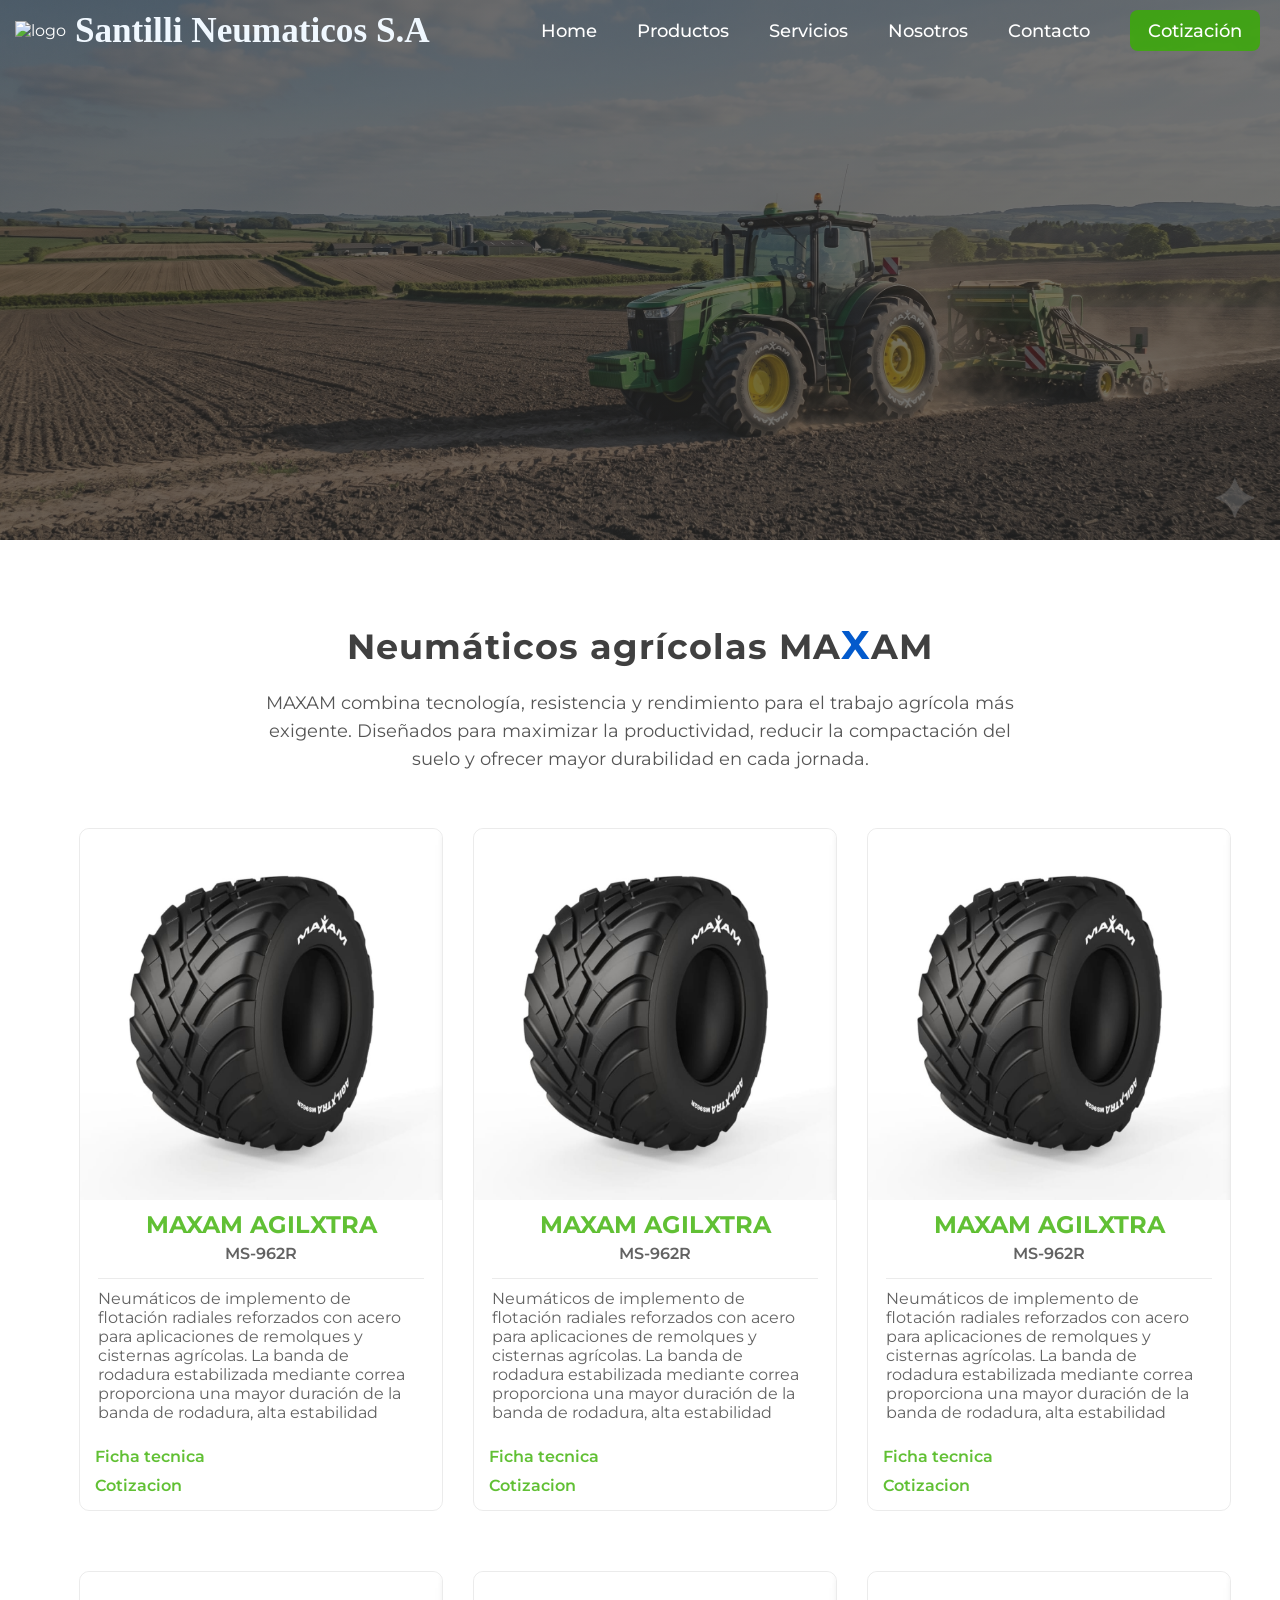
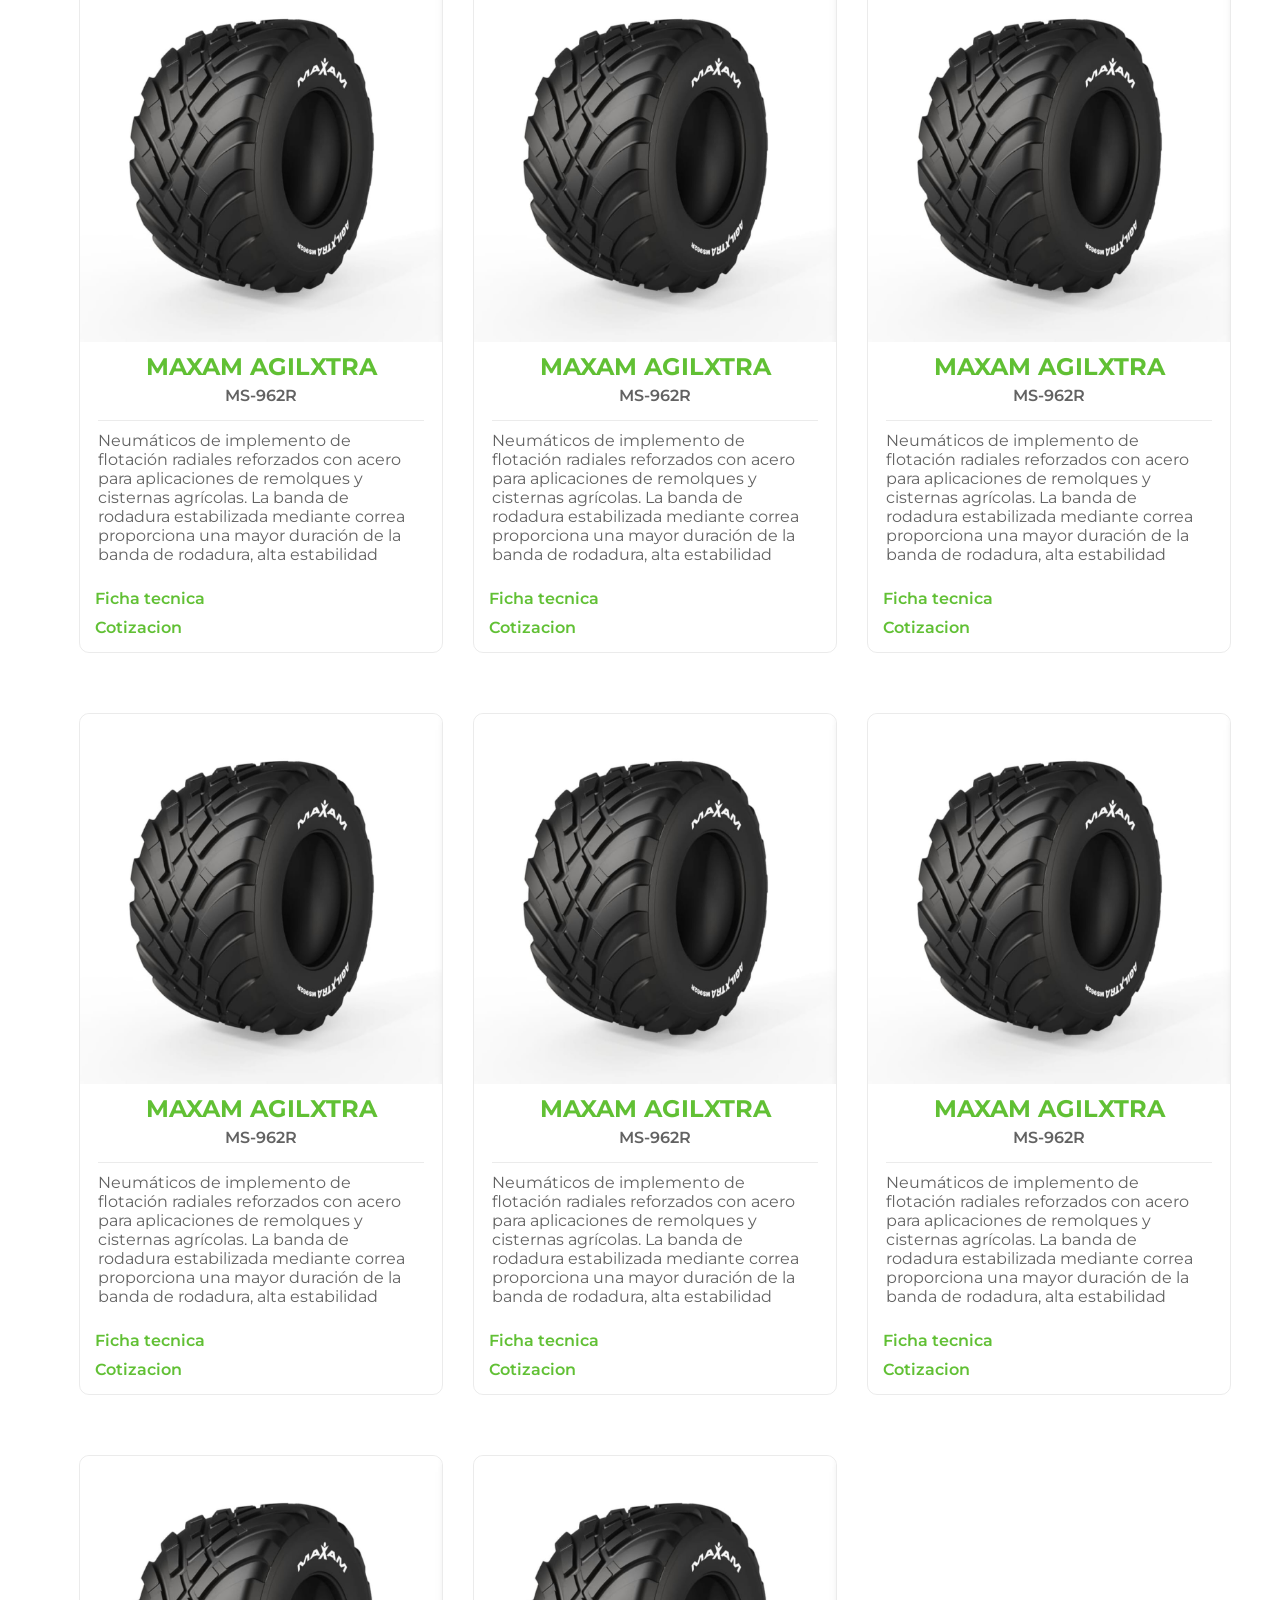
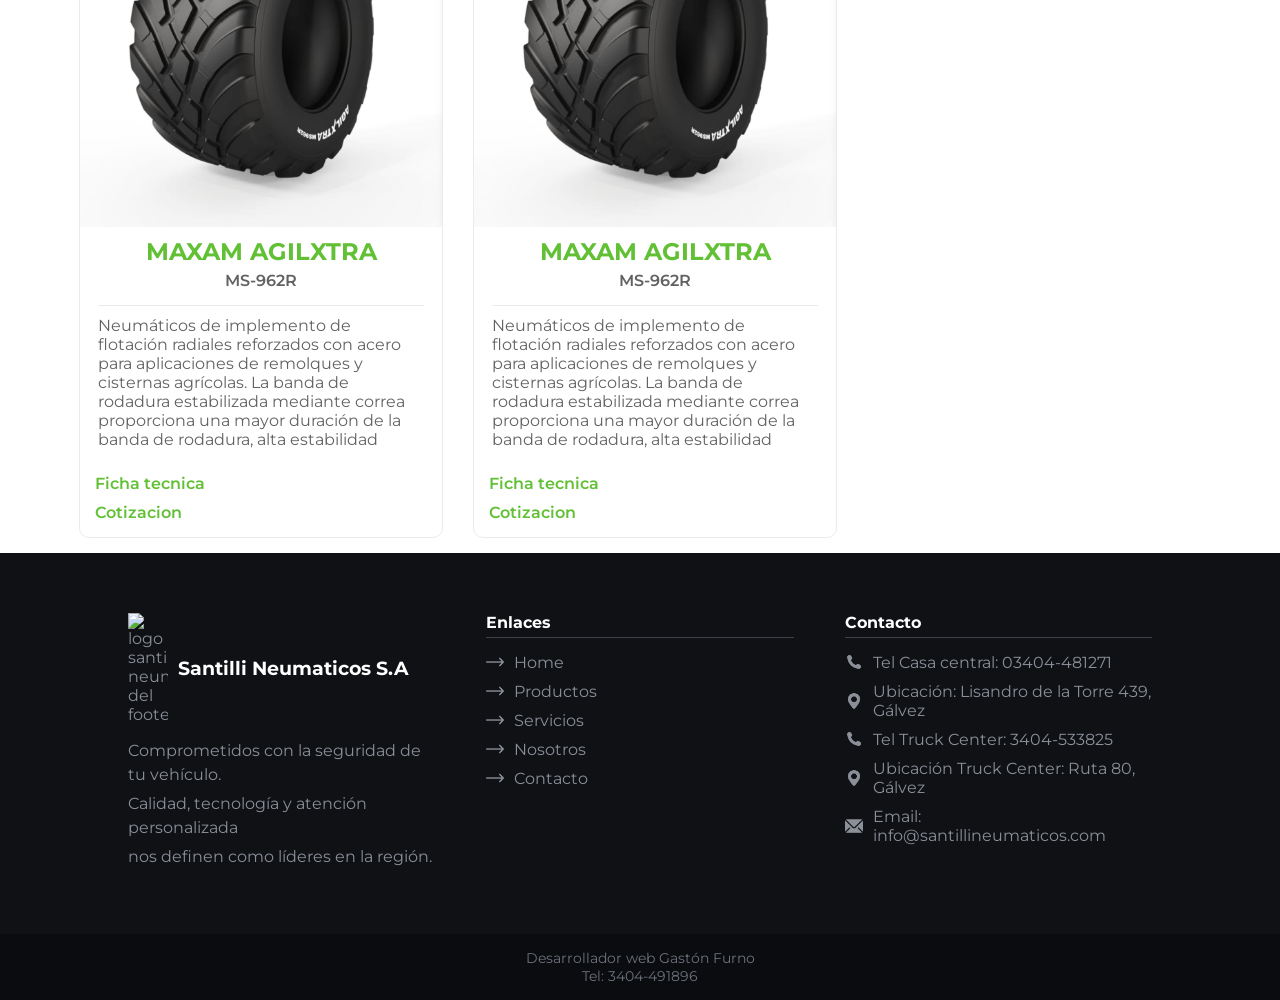
==== page/agricola.html @ 714fed65 "nuevo repositorio" ====
<!DOCTYPE html>
<html lang="en">
<head>
    <meta charset="UTF-8">
    <meta name="viewport" content="width=device-width, initial-scale=1.0">
    <link href="https://fonts.googleapis.com/css2?family=Montserrat:wght@400;500;700&display=swap" rel="stylesheet">
    <link rel="stylesheet" href="../../estilo/style-header.css">
    <link rel="stylesheet" href="../../estilo/style-main.css">
    <link rel="stylesheet" href="../../estilo/style-footer.css">
    <link rel="stylesheet" href="../estilo/estilo-page/style-productos.css">
    <title>Document</title>
</head>
<body>
<header class="encabezado-header agro-header">
<section class="seccion-encabezado agro-section">

    <nav class="nav-bar agro-nav">
        <div class="logo-header">
        <img class="imagen-logo" src="../imagenes/header/Logo1.png" alt="logo">
        <h1>Santilli Neumaticos S.A</h1>
        </div>
        <ul class="nav-menu agro-ul">
            <li class="list-item agro-item"><a href="../index.html">Home</a></li>
            <li class="list-item agro-item"><a href="../index.html#productos">Productos</a></li>
            <li class="list-item  agro-item"><a href="../index.html#servicios">Servicios</a></li>
            <li class="list-item agro-item"><a href="#">Nosotros</a></li>
            <li class="list-item agro-item"><a href="../index.html#contacto">Contacto</a></li>
            <li class="list-item cotizacion agro-item-cotizacion-btn"><a href="../index.html#contacto">Cotización</a></li>
        </ul>

</section>

</header>

<main>

    <section class="intro-maxam">
    <div class="intro-maxam-container">
        <h2>Neumáticos agrícolas MA<span class="maxam-x">X</span>AM</h2>
        <p>
            MAXAM combina tecnología, resistencia y rendimiento para el trabajo
            agrícola más exigente. Diseñados para maximizar la productividad,
            reducir la compactación del suelo y ofrecer mayor durabilidad en
            cada jornada.
        </p>
    </div>
    </section>

    <section class="contenedor-productos">
        <div class="card-contenedor agro-card">
            <img src="../imagenes/productos-agro/ms-962r/maxam-tyre-ms962r.jpeg" alt="maxam ms962r cubierta agricola">
            <div class="card-title agro-title">
                <h2>MAXAM AGILXTRA</h2>
                <p>MS-962R</p>
            </div>
            <div class="card-description agro-description">
                <p>Neumáticos de implemento de flotación radiales reforzados con acero para aplicaciones de remolques y cisternas agrícolas. La banda de rodadura estabilizada mediante correa proporciona una mayor duración de la banda de rodadura, alta estabilidad</p>
            </div>
            <div class="card-container-btn">
                <a href="./page-agricola/ficha-ms962r.html" class="card-enlace card-enlace-agro">Ficha tecnica</a>
                <a href="../index.html#contacto" class="card-enlace card-enlace-agro">Cotizacion</a>
            </div>
        </div>

            <div class="card-contenedor agro-card">
            <img src="../imagenes/productos-agro/ms-962r/maxam-tyre-ms962r.jpeg" alt="maxam ms962r cubierta agricola">
            <div class="card-title agro-title">
                <h2>MAXAM AGILXTRA</h2>
                <p>MS-962R</p>
            </div>
            <div class="card-description agro-description">
                <p>Neumáticos de implemento de flotación radiales reforzados con acero para aplicaciones de remolques y cisternas agrícolas. La banda de rodadura estabilizada mediante correa proporciona una mayor duración de la banda de rodadura, alta estabilidad</p>
            </div>
            <div class="card-container-btn">
                <a href="" class="card-enlace card-enlace-agro">Ficha tecnica</a>
                <a href="" class="card-enlace card-enlace-agro">Cotizacion</a>
            </div>
        </div>

            <div class="card-contenedor agro-card ">
            <img src="../imagenes/productos-agro/ms-962r/maxam-tyre-ms962r.jpeg" alt="maxam ms962r cubierta agricola">
            <div class="card-title agro-title">
                <h2>MAXAM AGILXTRA</h2>
                <p>MS-962R</p>
            </div>
            <div class="card-description agro-description ">
                <p>Neumáticos de implemento de flotación radiales reforzados con acero para aplicaciones de remolques y cisternas agrícolas. La banda de rodadura estabilizada mediante correa proporciona una mayor duración de la banda de rodadura, alta estabilidad</p>
            </div>
             <div class="card-container-btn">
                <a href="" class="card-enlace card-enlace-agro">Ficha tecnica</a>
                <a href="" class="card-enlace card-enlace-agro">Cotizacion</a>
            </div>
        </div>

            <div class="card-contenedor agro-card ">
            <img src="../imagenes/productos-agro/ms-962r/maxam-tyre-ms962r.jpeg" alt="maxam ms962r cubierta agricola">
            <div class="card-title agro-title">
                <h2>MAXAM AGILXTRA</h2>
                <p>MS-962R</p>
            </div>
            <div class="card-description agro-description">
                <p>Neumáticos de implemento de flotación radiales reforzados con acero para aplicaciones de remolques y cisternas agrícolas. La banda de rodadura estabilizada mediante correa proporciona una mayor duración de la banda de rodadura, alta estabilidad</p>
            </div>
            <div class="card-container-btn">
                <a href="" class="card-enlace card-enlace-agro">Ficha tecnica</a>
                <a href="" class="card-enlace card-enlace-agro">Cotizacion</a>
            </div>
        </div>

            <div class="card-contenedor agro-card ">
            <img src="../imagenes/productos-agro/ms-962r/maxam-tyre-ms962r.jpeg" alt="maxam ms962r cubierta agricola">
            <div class="card-title agro-title">
                <h2>MAXAM AGILXTRA</h2>
                <p>MS-962R</p>
            </div>
            <div class="card-description agro-description">
                <p>Neumáticos de implemento de flotación radiales reforzados con acero para aplicaciones de remolques y cisternas agrícolas. La banda de rodadura estabilizada mediante correa proporciona una mayor duración de la banda de rodadura, alta estabilidad</p>
            </div>
            <div class="card-container-btn">
                <a href="" class="card-enlace card-enlace-agro">Ficha tecnica</a>
                <a href="" class="card-enlace card-enlace-agro">Cotizacion</a>
            </div>
        </div>

            <div class="card-contenedor agro-card ">
            <img src="../imagenes/productos-agro/ms-962r/maxam-tyre-ms962r.jpeg" alt="maxam ms962r cubierta agricola">
            <div class="card-title agro-title">
                <h2>MAXAM AGILXTRA</h2>
                <p>MS-962R</p>
            </div>
            <div class="card-description agro-description">
                <p>Neumáticos de implemento de flotación radiales reforzados con acero para aplicaciones de remolques y cisternas agrícolas. La banda de rodadura estabilizada mediante correa proporciona una mayor duración de la banda de rodadura, alta estabilidad</p>
            </div>
           <div class="card-container-btn">
                <a href="" class="card-enlace card-enlace-agro">Ficha tecnica</a>
                <a href="" class="card-enlace card-enlace-agro">Cotizacion</a>
            </div>
        </div>

            <div class="card-contenedor agro-card ">
            <img src="../imagenes/productos-agro/ms-962r/maxam-tyre-ms962r.jpeg" alt="maxam ms962r cubierta agricola">
            <div class="card-title agro-title">
                <h2>MAXAM AGILXTRA</h2>
                <p>MS-962R</p>
            </div>
            <div class="card-description agro-description">
                <p>Neumáticos de implemento de flotación radiales reforzados con acero para aplicaciones de remolques y cisternas agrícolas. La banda de rodadura estabilizada mediante correa proporciona una mayor duración de la banda de rodadura, alta estabilidad</p>
            </div>
             <div class="card-container-btn">
                <a href="" class="card-enlace card-enlace-agro">Ficha tecnica</a>
                <a href="" class="card-enlace card-enlace-agro">Cotizacion</a>
            </div>
        </div>

            <div class="card-contenedor agro-card ">
            <img src="../imagenes/productos-agro/ms-962r/maxam-tyre-ms962r.jpeg" alt="maxam ms962r cubierta agricola">
            <div class="card-title agro-title">
                <h2>MAXAM AGILXTRA</h2>
                <p>MS-962R</p>
            </div>
            <div class="card-description agro-description">
                <p>Neumáticos de implemento de flotación radiales reforzados con acero para aplicaciones de remolques y cisternas agrícolas. La banda de rodadura estabilizada mediante correa proporciona una mayor duración de la banda de rodadura, alta estabilidad</p>
            </div>
            <div class="card-container-btn">
                <a href="" class="card-enlace card-enlace-agro">Ficha tecnica</a>
                <a href="" class="card-enlace card-enlace-agro">Cotizacion</a>
            </div>
        </div>

            <div class="card-contenedor agro-card ">
            <img src="../imagenes/productos-agro/ms-962r/maxam-tyre-ms962r.jpeg" alt="maxam ms962r cubierta agricola">
            <div class="card-title agro-title">
                <h2>MAXAM AGILXTRA</h2>
                <p>MS-962R</p>
            </div>
            <div class="card-description agro-description">
                <p>Neumáticos de implemento de flotación radiales reforzados con acero para aplicaciones de remolques y cisternas agrícolas. La banda de rodadura estabilizada mediante correa proporciona una mayor duración de la banda de rodadura, alta estabilidad</p>
            </div>
            <div class="card-container-btn">
                <a href="" class="card-enlace card-enlace-agro">Ficha tecnica</a>
                <a href="" class="card-enlace card-enlace-agro">Cotizacion</a>
            </div>
        </div>

            <div class="card-contenedor agro-card ">
            <img src="../imagenes/productos-agro/ms-962r/maxam-tyre-ms962r.jpeg" alt="maxam ms962r cubierta agricola">
            <div class="card-title agro-title">
                <h2>MAXAM AGILXTRA</h2>
                <p>MS-962R</p>
            </div>
            <div class="card-description agro-description">
                <p>Neumáticos de implemento de flotación radiales reforzados con acero para aplicaciones de remolques y cisternas agrícolas. La banda de rodadura estabilizada mediante correa proporciona una mayor duración de la banda de rodadura, alta estabilidad</p>
            </div>
             <div class="card-container-btn">
                <a href="" class="card-enlace card-enlace-agro">Ficha tecnica</a>
                <a href="" class="card-enlace card-enlace-agro">Cotizacion</a>
            </div>
        </div>

            <div class="card-contenedor agro-card">
            <img src="../imagenes/productos-agro/ms-962r/maxam-tyre-ms962r.jpeg" alt="maxam ms962r cubierta agricola">
            <div class="card-title agro-title">
                <h2>MAXAM AGILXTRA</h2>
                <p>MS-962R</p>
            </div>
            <div class="card-description agro-description">
                <p>Neumáticos de implemento de flotación radiales reforzados con acero para aplicaciones de remolques y cisternas agrícolas. La banda de rodadura estabilizada mediante correa proporciona una mayor duración de la banda de rodadura, alta estabilidad</p>
            </div>
           <div class="card-container-btn">
                <a href="" class="card-enlace card-enlace-agro">Ficha tecnica</a>
                <a href="" class="card-enlace card-enlace-agro">Cotizacion</a>
            </div>
        </div>
    </section>
</main>


<footer>
<section class="footer-container">

    <section class="footer-description">
        <div class="footer-logo">
            <img src="../imagenes/header/Logo1.png" alt="logo santilli neumaticos del footer">
            <h4>Santilli Neumaticos S.A</h4>
        </div>

        <div class="footer-txt">
            <p>Comprometidos con la seguridad de tu vehículo.</p>
            <p>Calidad, tecnología y atención personalizada</p>
            <p>nos definen como líderes en la región.</p>
        </div>
    </section>

    <section class="footer-sub-nav"> 
        <h4>Enlaces</h4>
        <ul>
            <li><img src="../imagenes/icono-contacto/flecha-correcta.png" alt="flecha recta para señalar cada elemento del sub-nav"><a href="#home">Home</a></li>
            <li><img src="../imagenes/icono-contacto/flecha-correcta.png" alt="flecha recta para señalar cada elemento del sub-nav"><a href="#productos">Productos</a></li>
            <li><img src="../imagenes/icono-contacto/flecha-correcta.png" alt="flecha recta para señalar cada elemento del sub-nav"><a href="#servicios">Servicios</a></li>
            <li><img src="../imagenes/icono-contacto/flecha-correcta.png" alt="flecha recta para señalar cada elemento del sub-nav"><a href="">Nosotros</a></li>
            <li><img src="../imagenes/icono-contacto/flecha-correcta.png" alt="flecha recta para señalar cada elemento del sub-nav"><a href="#contacto">Contacto</a></li>
        </ul>
    </section>

    <section class="footer-info-contacto">
        <h4>Contacto</h4>
        <ul>
            <li><img src="../imagenes/icono-contacto/llamar.png" alt="">Tel Casa central: 03404-481271</li>
            <li><img src="../imagenes/icono-contacto/pasador-de-ubicacion.png" alt="">Ubicación: Lisandro de la Torre 439, Gálvez</li>
            <li><img src="../imagenes/icono-contacto/llamar.png" alt="">Tel Truck Center: 3404-533825</li>
            <li><img src="../imagenes/icono-contacto/pasador-de-ubicacion.png" alt="">Ubicación Truck Center: Ruta 80, Gálvez</li>
            <li><img src="../imagenes/icono-contacto/correo-electronico.png" alt="">Email: info@santillineumaticos.com</li>
        </ul>
    </section>

</section>

<div class="footer-bottom">
    <p>Desarrollador web Gastón Furno</p>
    <p>Tel: 3404-491896</p>
</div>

</footer>

<script src="../javaScript/main.js"></script>
<script src="../javaScript/efecto-prod.js"></script>
</body>
</html>
---- estilo/style-header.css ----
.encabezado-header{
    background-image: linear-gradient(90deg,rgba(43, 43, 43, 0.664) 100%, rgba(48, 48, 48, 0.77) 0%), url(../imagenes/header/camion-fondo1.png);
    background-size: cover;
    height: 100vh;
    color: #fff;
}

.agro-header {
    background-image: linear-gradient(90deg,rgba(43, 43, 43, 0.664) 100%, rgba(48, 48, 48, 0.77) 0%), url(../imagenes/header/maxam-header.png);
    height: 60vh;
}

.transp-header {
    background-image:linear-gradient(90deg,rgba(43, 43, 43, 0.829) 100%, rgba(48, 48, 48, 0.77) 0%), url(../imagenes/header/header-cubiertas.png);
    height: 60vh;
}

.hanksugi-header {
    background-image:linear-gradient(90deg,rgba(43, 43, 43, 0.466) 100%, rgba(48, 48, 48, 0.77) 0%), url(../imagenes/header/header-hanksugi.png);
    height: 60vh;
}

.roadx-header{
    background-image:linear-gradient(90deg,rgba(43, 43, 43, 0.466) 100%, rgba(48, 48, 48, 0.77) 0%), url(../imagenes/header/header-roadx.png);
    height: 60vh;
}

.sailun-header {
    background-image:linear-gradient(90deg,rgba(43, 43, 43, 0.466) 100%, rgba(48, 48, 48, 0.77) 0%), url(../imagenes/header/header-sailun.png);
    height: 60vh;
}

.blackhawk-header {
    background-image:linear-gradient(90deg,rgba(43, 43, 43, 0.466) 100%, rgba(48, 48, 48, 0.77) 0%), url(../imagenes/header/header-blackhawk.png);
    height: 60vh;
}

.seccion-encabezado {
    display: flex;
    justify-content: space-evenly;
    padding: 60px 10px;
}

/* ----- BARRA DE NAVEGACION ----- */

.nav-bar {
    position: fixed;
    top: 0;
    z-index: 1000;
    width: 100%;
    margin: auto;

    display: flex;
    justify-content: space-evenly;

    background: rgba(15, 17, 21, 0); /* transparente */
    backdrop-filter: blur(0px);
    -webkit-backdrop-filter: blur(0px);

    transition: 
        background 0.4s ease,
        backdrop-filter 0.4s ease,
        box-shadow 0.4s ease;
}

.logo-header {
    display: flex;
    align-items: center;
    width: 40%;
    padding: 5px;
}

.imagen-logo {
    width: 12%;
}

.logo-header h1 {
    font-size: 2.2rem;
    color: aliceblue;
    font-family: 'Times New Roman', Times, serif;
}
/* CONTENEDOR UL */
.nav-bar ul{
    display: flex;
    justify-content: center;
    align-items: center;
    gap: 40px;
    margin: 10px;
    font-size: 1.1rem;
}

/* ESTADO SCROLL  */
.nav-bar.scrolled {
    background: rgba(15, 17, 21, 0.75);
    backdrop-filter: blur(12px);
    -webkit-backdrop-filter: blur(12px);

    box-shadow: 0 4px 20px rgba(0,0,0,0.25);
}

/* LINKS */
.list-item a{
    position: relative;
    font-weight: 500;
    cursor: pointer;
    padding: 8px 0;
    color: #fff;
    transition: color 0.3s ease;
}

/* UNDERLINE */
.list-item a::after{
    content: "";
    position: absolute;
    left: 0;
    bottom: -5px;
    width: 0%;
    height: 2px;
    background-color: #da1e37;
    transition: width 0.3s ease;
}

.agro-item a::after {
    background-color: #38b000cb;
}
.list-item a:hover::after{
    width: 100%;
}

.list-item a:hover{
    color: #da1e37;
}

.agro-item a:hover{
    color: #38b000cb;
}

/* BOTON CTA */
.cotizacion {
    background-color: #da1e37;
    color: #fff;
    border-radius: 0.5rem;
    padding: 10px 18px;
    font-weight: 600;
    transition: all 0.3s ease;
    box-shadow: 0 4px 10px rgba(218, 30, 55, 0.25);
}

.agro-item-cotizacion-btn {
    background-color:#38b000cb;
    box-shadow: none;
}

/* SACAR LINEA AL BOTON */
.cotizacion a::after{
    display: none;
}

/* HOVER CTA */
.cotizacion:hover{
    transform: translateY(-2px);
    box-shadow: 0 5px 18px rgba(218, 30, 55, 0.35);
    background-color: #c71b30;
}

.agro-item-cotizacion-btn:hover {
box-shadow: 0 8px 10px rgba(68, 218, 30, 0.35);
background-color: #38b000f1;
}

.cotizacion a:hover{
    color: #fff;
}

/* CLICK */
.cotizacion:active{
    transform: scale(0.96);
}

/* ----- PRESENTACION -----*/
.presentacion-header{
    max-width: 600px;
    width: 90%;
    margin: 120px; 
}

.presentacion-header h2{
    font-size: 3rem;
    padding: 15px 0;
    letter-spacing: 1px;
}


.text-presentacion{
    font-weight: 600;
    color: #da1e37;
}

.pres-agro{
    color: #38b000cb;
    letter-spacing: 1.5px;
}

.santilli-text-presentacion{
    color: #da1e37;
    font-weight: 900;
}

.presentacion-header p{
    font-size: 1.2rem;
}

.contenedor-botones{
    display: flex;
    gap: 15px;
    flex-wrap: wrap;
    padding: 10px 0px;
}


.boton-presentacion{
    width: 25%;
    cursor: pointer;
    flex: 1; /* ocupan espacio proporcional */
    min-width: 180px; /* nunca se achican demasiado */
    max-width: 250px;
    text-align: center;
    border: none;
    border-radius: 0.5rem;
    padding: 15px;
    font-weight: 700;
    font-size: 1rem;
    letter-spacing: 1px;
    position: relative;
    overflow: hidden;
    transition: all 0.3s ease;
}


.nuestros-productos {
    background-color: #da1e37;
    border: 1px solid #da1e37;
    box-shadow: 0 2px 4px rgba(218, 30, 55, 0.2);
}

.nuestros-productos a{
    color: #fff;
}

.nuestros-productos:hover {
    transform: translateY(-3px);
    box-shadow: 0 8px 18px rgba(218, 30, 55, 0.35);
}

.nuestros-productos::after {
    content: "";
    position: absolute;
    top: 0;
    left: -100%;
    width: 100%;
    height: 100%;
    background: linear-gradient(
        120deg,
        transparent,
        rgba(255,255,255,0.3),
        transparent
    );
    transition: all 0.5s;
}

.nuestros-productos:hover::after {
    left: 100%;
}

.enviar-mensaje {
    background-color: #fff;
    border: 1px solid #ccc;
    box-shadow: 0 2px 4px rgba(0,0,0,0.1);
}

.enviar-mensaje a{
    color: #485561;
}

.enviar-mensaje:hover {
    transform: translateY(-3px);
    box-shadow: 0 8px 18px rgba(0,0,0,0.15);
    background-color: #485561;
    border-color: #485561;
    color: #fff;
}

.enviar-mensaje a:hover {
    color: #fff;
}
---- estilo/style-main.css ----
* {
    box-sizing: border-box;
    padding: 0;
    margin: 0;
    font-family: 'Montserrat';
}

li {
    list-style: none;
}

a {
    text-decoration: none;
}

html {
    scroll-behavior: smooth;
}

section {
    scroll-margin-top: 50px;
}


/*-----MAIN-----*/
.seccion-ventajas {
    background-color: #181818;
    padding: 50px;
    color: #fff;
}

.seccion-ventajas-contenedor{
    display: flex;
    margin: auto;
    justify-content: space-around;
    width: 80%;
    font-size: 1rem;
    font-weight: 400;
}

.seccion-ventajas-contenedor img{
    width: 20%;
    padding-bottom: 10px;
}

.seccion-ventajas-garantia,
 .seccion-ventajas-atencionPersonalizada, 
 .seccion-ventajas-personalCapacitado, 
 .seccion-ventajas-tegnologiaAvanzada, 
 .seccion-ventajas-seguimiento {
    display: flex;
    flex-direction: column;
    align-items: center;
}

/*------ SECCION CARDS ------*/
.cards-main-catalogo {
    display: flex;
    align-items: center;
    flex-direction: column;
    margin-top: 15px;
    padding: 2%;
    background-color: #f0f0f075;
    letter-spacing: 3px;
    color:#181818d8;
}

.cards-main-catalogo p {
    color: #da1e37;
    font-weight: 500;
    letter-spacing: 2px;
}


.cards-catalogos{
    display: flex;
    justify-content: space-around;
    height: 65vh;
}

.card-main-index-categoria {
    display: flex;
    margin: 30px 10px;
    width: 33%;
    flex-direction: column;
    border-radius: 0.5rem;
    border: 1px solid #a3a3a375;
}

.card-main-index-categoria img {
    width: 100%;
    border-top-left-radius: 0.5rem;
    border-top-right-radius: 0.5rem;
    padding-bottom: 10px;
}

.titulo-card-index, .descripcion-card-index, .btn-card-consultarMedida {
    padding: 5px;
    padding-bottom: 5px ;
}

.btn-card-consultarMedida a {
    color:#da1e37;
    font-weight: 600;
}

.btn-Turno {
    text-align: center;  
}

.btn-agendarTurno {
        width: 20%;
    cursor: pointer;
    margin: 20px 5px;
    border: none;
    border-radius: 0.5rem;
    padding: 22px;
    font-weight: 700;
    font-size: 1rem;
    letter-spacing: 1px;
    position: relative;
    overflow: hidden;
    transition: all 0.3s ease;
    
    background-color: #da1e37;
    color: #fff;
    border: 1px solid #da1e37;
    box-shadow: 0 2px 4px rgba(218, 30, 55, 0.2);

}

.btn-agendarTurno:hover {
    transform: translateY(-3px);
    box-shadow: 0 8px 18px rgba(218, 30, 55, 0.35);
}


/* ----- CONTACTO -----*/

.contacto-container{
    display:flex;
    justify-content:space-between;
    gap:50px;
    padding:80px 10%;
    background:#f4f4f4;
}

/* IZQUIERDA */
.contacto-info{
    width:50%;
}

.contacto-info h2{
    font-size:2rem;
    margin-bottom:15px;
}

.contacto-info p{
    color:#555;
    margin-bottom:30px;
}

/* ITEMS */
.info-item{
    display:flex;
    gap:15px;
    margin-bottom:25px;
}

.icono{
    width:45px;
    height:45px;
    background:#fff;
    border-radius:50%;
    display:flex;
    align-items:center;
    justify-content:center;
    color:#e21b3c;
    font-size:20px;
    box-shadow:0 3px 10px rgba(0,0,0,0.1);
}

/* FORM */
.formulario{
    width:45%;
    background:#fff;
    padding:30px;
    border-radius:10px;
    box-shadow:0 5px 20px rgba(0,0,0,0.1);
}

.formulario h3{
    margin-bottom:20px;
}

/* INPUTS */
.form-row{
    display:flex;
    gap:15px;
    margin-bottom:15px;
}

.form-row input{
    width:100%;
}

input, textarea{
    width:100%;
    padding:12px;
    border:1px solid #ccc;
    border-radius:5px;
    outline:none;
}

/* TEXTAREA */
textarea{
    height:100px;
    resize:none;
}

/* BOTON */
.btn-form{
    display: flex;
    width:80%;
    padding:14px;
    background:#0f1115;
    color:#fff;
    border:none;
    border-radius:6px;
    cursor:pointer;
    font-weight:600;
    transition:0.3s;
    justify-content: center;
    margin: auto;
}

.btn-form:hover{
    background:#da1e37;
}
---- estilo/style-footer.css ----
.footer-container {
    background-color: #0f1115;
    color: #8a8f98;
    padding: 60px 10%;
    display: flex;
    justify-content: space-between;
    gap: 40px;
    flex-wrap: wrap;
}

/* Columnas */
.footer-description,
.footer-sub-nav,
.footer-info-contacto {
    width: 30%;
    min-width: 250px;
}

/* Logo */
.footer-logo {
    display: flex;
    align-items: center;
    gap: 10px;
    margin-bottom: 15px;
}

.footer-logo img {
    width: 40px;
}

.footer-logo h4 {
    color: #fff;
    font-size: 1.2rem;
}

/* Texto */
.footer-txt p {
    margin: 5px 0;
    line-height: 1.5;
}

/* Títulos */
.footer-sub-nav h4,
.footer-info-contacto h4 {
    color: #fff;
    margin-bottom: 15px;
    position: relative;
}

.footer-sub-nav h4::after,
.footer-info-contacto h4::after {
    content: "";
    display: block;
    width: 100%;
    height: 1px;
    background-color: #8a8f9865;;
    margin-top: 5px;
}

/* Listas */
.footer-sub-nav ul {
    list-style: none;
    padding: 0;
}

.footer-sub-nav li,
.footer-info-contacto li {
    display: flex;
    align-items: center; /* 🔥 clave para alinear vertical */
    gap: 10px; /* espacio entre icono y texto */
    margin-bottom: 10px;
    cursor: pointer;
}

.footer-sub-nav a{
    color: #8a8f98;
}

.footer-sub-nav a:hover {
    color: #da1e37;
}

.footer-info-contacto img, 
.footer-sub-nav img {
    width: 18px;
    height: 18px;
    object-fit: contain;
}



/* Parte inferior */
.footer-bottom {
    background-color: #0a0c10;
    color: #6c717a;
    text-align: center;
    padding: 15px;
    font-size: 0.9rem;
}
---- estilo/estilo-page/style-productos.css ----
* {
    margin: 0;
    box-sizing: border-box;
}

.contenedor-productos {
    width: 90%;
    margin: auto;
    display: grid;
    grid-template-columns: repeat(auto-fit, minmax(300px, 1fr));
    gap: 30px;
}

.card-contenedor {
    display: flex;
    flex-direction: column;
    width: 100%;
    margin: 15px;
    border: 1px solid #c5c4c456;
    border-radius: 10px;
    opacity: 0;
    transform: translateY(30px);
}

.card-contenedor.active {
    opacity: 1;
    transform: translateY(0);
    transition: all 0.6s ease;
}


.card-contenedor img{
    border-top-left-radius: 10px;
    border-top-right-radius: 10px;
}

.card-title {
    margin: auto;
    padding: 10px;
}

.card-title p{
    text-align: center;
    padding: 5px;
    color: #3f3e3ed0;
}

.card-description {
    width: 90%;
    border-top: 1px solid #c5c4c456;
    margin: auto;
    color: #3f3e3ed0;
}

.card-description p {
    padding: 10px 0px;
}

.card-container-btn {
    border: none;
    padding: 10px;
    display: flex;
    flex-direction: column;
}

.card-enlace{
    font-size: 1rem;
    font-weight: 600;
    padding: 5px;
}

/*----- AGRO -----*/

.intro-maxam {
    width: 100%;
    padding: 80px 0 40px 0;
    background: #fff;
}

.intro-maxam-container {
    width: 60%;
    margin: auto;
    text-align: center;
}

.intro-maxam h2 {
    font-size: 2.2rem;
    margin-bottom: 20px;
    color: #181818d3;
    letter-spacing: 1px;
}
.maxam-x {
    color: #035acc;
    font-size: 2.5rem;
}

.intro-maxam p {
    font-size: 1.1rem;
    color: #555;
    line-height: 1.6;
}

.presentacion-header img{
    width: 550px;
    
}

.reveal {
    opacity: 0;
    transform: translateY(40px);
    transition: all 0.8s ease;
}

.reveal.active {
    opacity: 1;
    transform: translateY(0);
}

.agro-title h2{
color:#38b000cb ;
}

.agro-title p, .hanksugi-title p {
    font-weight: 600;
}

.card-enlace-agro {
    color: #38b000cb;
}

.card-enlace-agro:hover{
    color: #1e5e01cb;
}

.hanksugi-title, .card-enlace-hanksugi {
    color: #da1e37;
}

.card-enlace-hanksugi:hover {
    color: #7c0313;
}

/*---- TRANSPORTE -----*/

/* ===== SECCION ===== */
.marcas-section {
    padding: 120px 0;
    background: #f8f9fa;
}

/* ===== HEADER ===== */
.marcas-header {
    width: 70%;
    margin: auto;
    text-align: center;
    margin-bottom: 80px;
}

.marcas-header h2 {
    font-size: 3rem;
    margin-bottom: 20px;
    color: #1a1a1ae1;
}

.marcas-header p {
    color: #555;
    line-height: 1.6;
    font-size: 1.2rem;
}

/* ===== GRID ===== */
.marcas-grid {
    width: 85%;
    margin: auto;
    display: grid;
    grid-template-columns: repeat(4, 1fr);
    gap: 50px;
    align-items: center;
}

/* ===== CARD MARCA ===== */
.marca {
    height: 150px;
    display: flex;
    justify-content: center;
    align-items: center;

    background: #fff;
    border-radius: 12px;
    padding: 30px;

    text-decoration: none;
    cursor: pointer;

    transition: all 0.3s ease;
}

/* ===== LOGO ===== */
.marca img {
    max-width: 100%;
    max-height: 90px;
    object-fit: contain;

    filter: grayscale(100%);
    opacity: 0.7;

    transition: all 0.3s ease;
}

/* ===== HOVER ===== */
.marca:hover {
    transform: translateY(-6px);
    box-shadow: 0 12px 30px rgba(0,0,0,0.1);
}

.marca:hover img {
    filter: grayscale(0%);
    opacity: 1;
    transform: scale(1.05);
}

/* ===== RESPONSIVE ===== */
@media (max-width: 1024px) {
    .marcas-grid {
        grid-template-columns: repeat(2, 1fr);
    }
}

@media (max-width: 600px) {
    .marcas-header {
        width: 90%;
    }

    .marcas-grid {
        grid-template-columns: 1fr;
    }
}
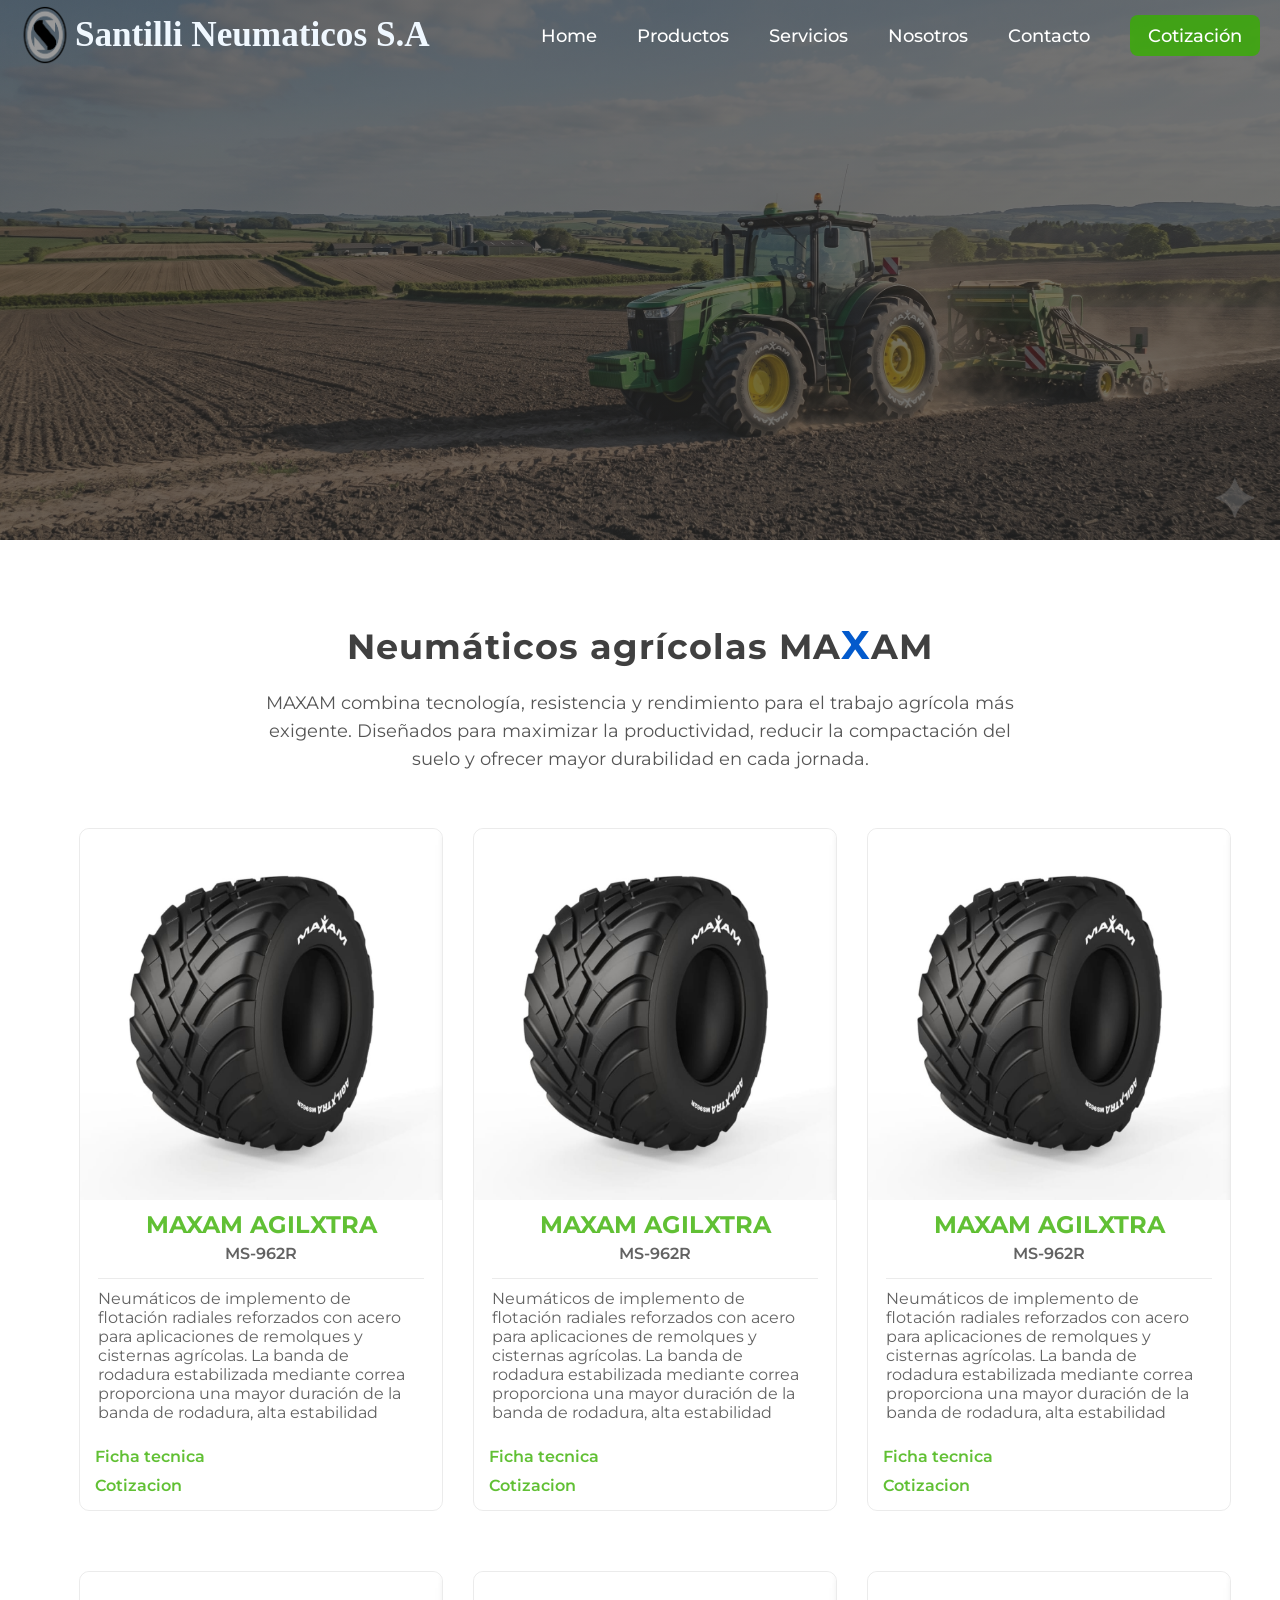
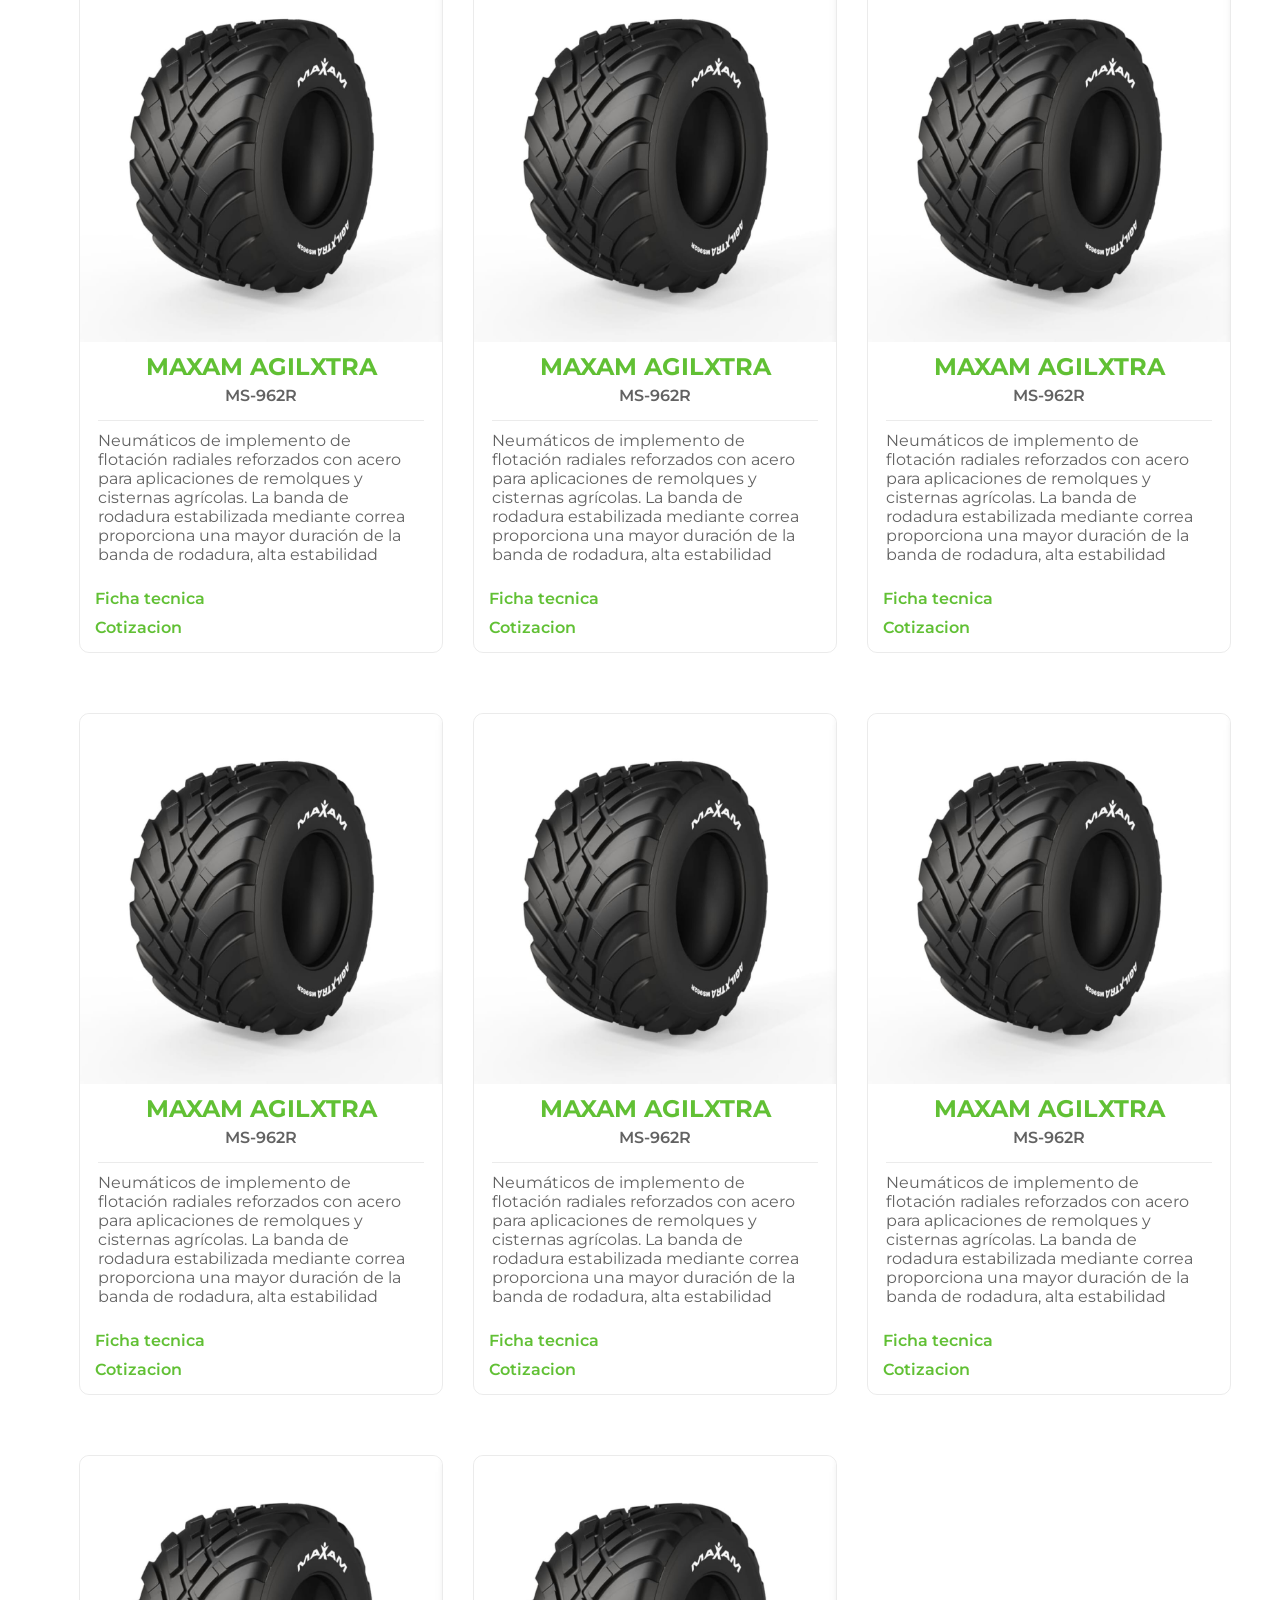
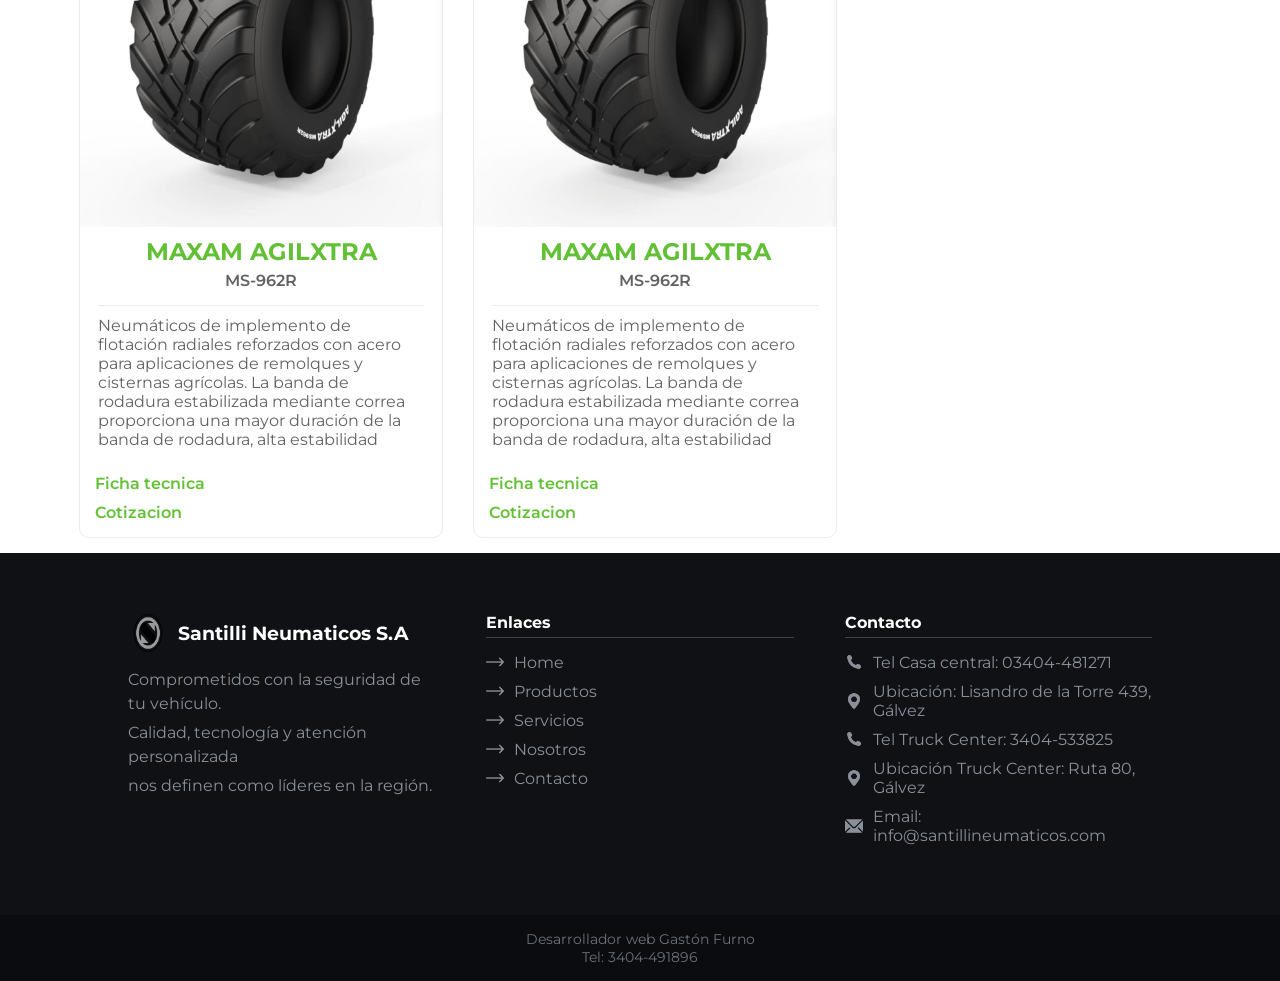
==== commit eee16032: "correccion de errores" ====
--- a/page/agricola.html
+++ b/page/agricola.html
@@ -4,9 +4,9 @@
     <meta charset="UTF-8">
     <meta name="viewport" content="width=device-width, initial-scale=1.0">
     <link href="https://fonts.googleapis.com/css2?family=Montserrat:wght@400;500;700&display=swap" rel="stylesheet">
-    <link rel="stylesheet" href="../../estilo/style-header.css">
-    <link rel="stylesheet" href="../../estilo/style-main.css">
-    <link rel="stylesheet" href="../../estilo/style-footer.css">
+    <link rel="stylesheet" href="../estilo/style-header.css">
+    <link rel="stylesheet" href="../estilo/style-main.css">
+    <link rel="stylesheet" href="../estilo/style-footer.css">
     <link rel="stylesheet" href="../estilo/estilo-page/style-productos.css">
     <title>Document</title>
 </head>
@@ -16,7 +16,7 @@
 
     <nav class="nav-bar agro-nav">
         <div class="logo-header">
-        <img class="imagen-logo" src="../imagenes/header/Logo1.png" alt="logo">
+        <img class="imagen-logo" src="../imagenes/header/logo1.png" alt="logo">
         <h1>Santilli Neumaticos S.A</h1>
         </div>
         <ul class="nav-menu agro-ul">
@@ -27,7 +27,7 @@
             <li class="list-item agro-item"><a href="../index.html#contacto">Contacto</a></li>
             <li class="list-item cotizacion agro-item-cotizacion-btn"><a href="../index.html#contacto">Cotización</a></li>
         </ul>
-
+        </nav>
 </section>
 
 </header>
@@ -220,7 +220,7 @@
 
     <section class="footer-description">
         <div class="footer-logo">
-            <img src="../imagenes/header/Logo1.png" alt="logo santilli neumaticos del footer">
+            <img src="../imagenes/header/logo1.png" alt="logo santilli neumaticos del footer">
             <h4>Santilli Neumaticos S.A</h4>
         </div>
 
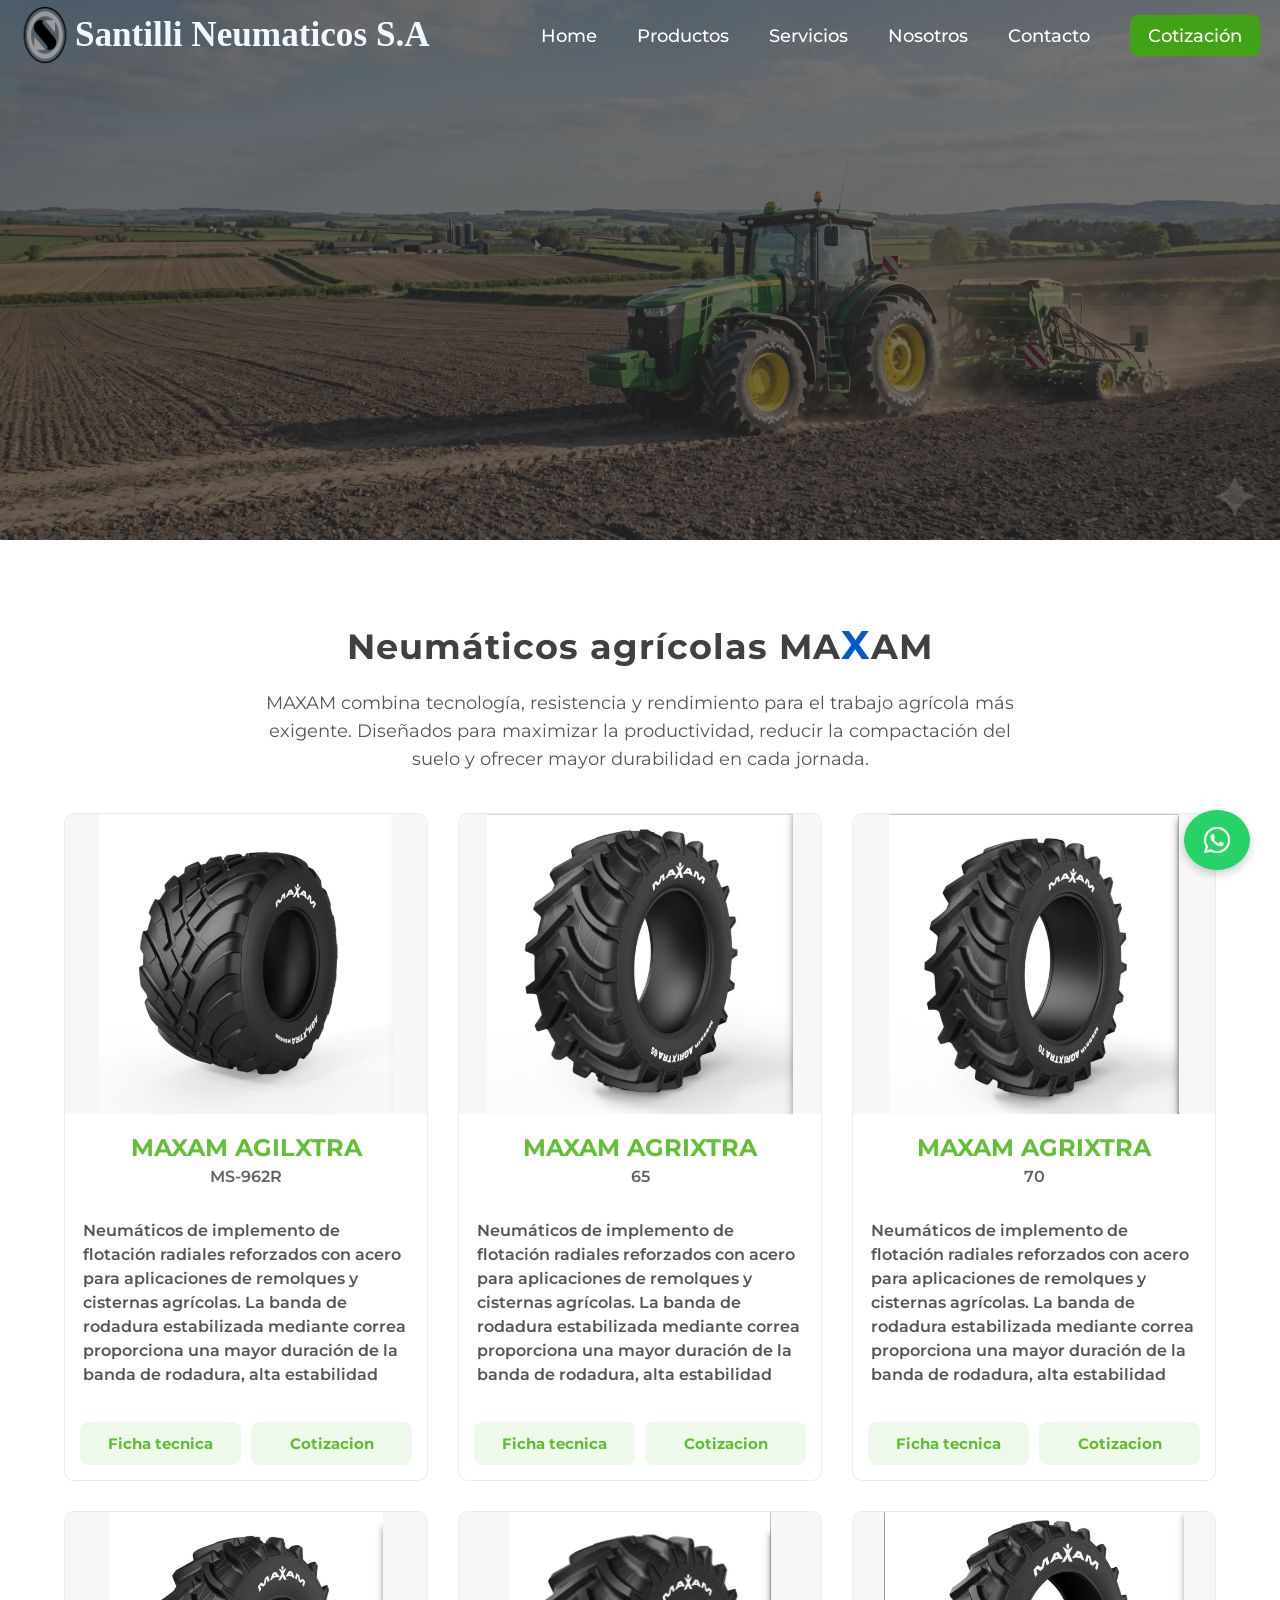
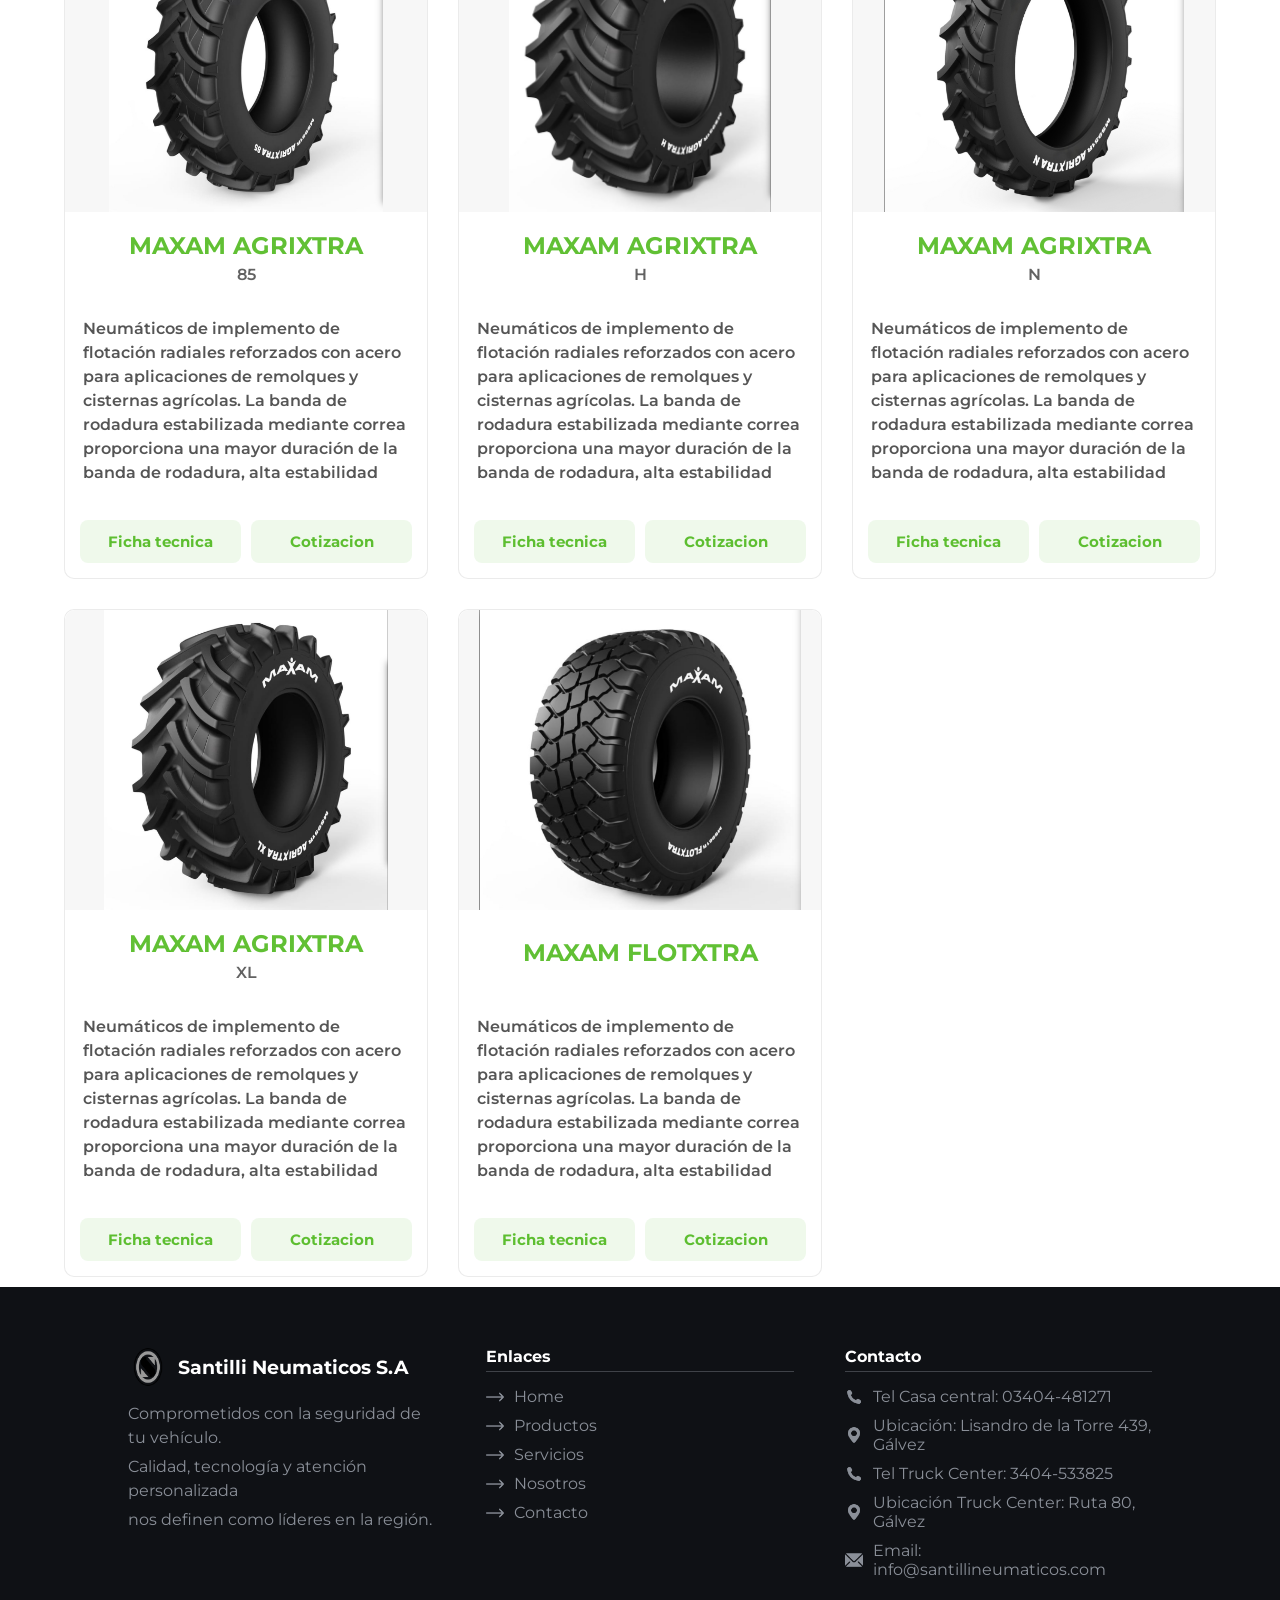
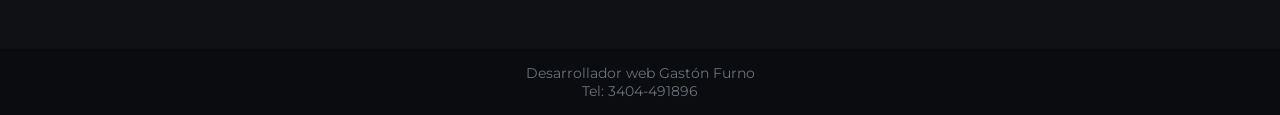
==== commit 1dbf1b97: "se cambio pagina de contato, se agrego productos a las otras marcas" ====
--- a/page/agricola.html
+++ b/page/agricola.html
@@ -63,29 +63,89 @@
         </div>
 
             <div class="card-contenedor agro-card">
-            <img src="../imagenes/productos-agro/ms-962r/maxam-tyre-ms962r.jpeg" alt="maxam ms962r cubierta agricola">
-            <div class="card-title agro-title">
-                <h2>MAXAM AGILXTRA</h2>
-                <p>MS-962R</p>
-            </div>
-            <div class="card-description agro-description">
-                <p>Neumáticos de implemento de flotación radiales reforzados con acero para aplicaciones de remolques y cisternas agrícolas. La banda de rodadura estabilizada mediante correa proporciona una mayor duración de la banda de rodadura, alta estabilidad</p>
-            </div>
-            <div class="card-container-btn">
-                <a href="" class="card-enlace card-enlace-agro">Ficha tecnica</a>
-                <a href="" class="card-enlace card-enlace-agro">Cotizacion</a>
-            </div>
-        </div>
-
-            <div class="card-contenedor agro-card ">
-            <img src="../imagenes/productos-agro/ms-962r/maxam-tyre-ms962r.jpeg" alt="maxam ms962r cubierta agricola">
-            <div class="card-title agro-title">
-                <h2>MAXAM AGILXTRA</h2>
-                <p>MS-962R</p>
+            <img src="../imagenes/productos-agro/agrixtra-65/agrixtra-65.jpeg" alt="maxam agrixtra 65 cubierta agricola">
+            <div class="card-title agro-title">
+                <h2>MAXAM AGRIXTRA</h2>
+                <p>65</p>
+            </div>
+            <div class="card-description agro-description">
+                <p>Neumáticos de implemento de flotación radiales reforzados con acero para aplicaciones de remolques y cisternas agrícolas. La banda de rodadura estabilizada mediante correa proporciona una mayor duración de la banda de rodadura, alta estabilidad</p>
+            </div>
+            <div class="card-container-btn">
+                <a href="" class="card-enlace card-enlace-agro">Ficha tecnica</a>
+                <a href="" class="card-enlace card-enlace-agro">Cotizacion</a>
+            </div>
+        </div>
+
+            <div class="card-contenedor agro-card ">
+            <img src="../imagenes/productos-agro/agrixtra-70/agrixtra-70.jpeg" alt="maxam agrixtra-70 cubierta agricola">
+            <div class="card-title agro-title">
+                <h2>MAXAM AGRIXTRA</h2>
+                <p>70</p>
             </div>
             <div class="card-description agro-description ">
                 <p>Neumáticos de implemento de flotación radiales reforzados con acero para aplicaciones de remolques y cisternas agrícolas. La banda de rodadura estabilizada mediante correa proporciona una mayor duración de la banda de rodadura, alta estabilidad</p>
             </div>
+            <div class="card-container-btn">
+                <a href="" class="card-enlace card-enlace-agro">Ficha tecnica</a>
+                <a href="" class="card-enlace card-enlace-agro">Cotizacion</a>
+            </div>
+        </div>
+
+            <div class="card-contenedor agro-card ">
+            <img src="../imagenes/productos-agro/agrixtra-85/agrixtra-85.jpeg" alt="maxam agrixtra-85 cubierta agricola">
+            <div class="card-title agro-title">
+                <h2>MAXAM AGRIXTRA</h2>
+                <p>85</p>
+            </div>
+            <div class="card-description agro-description">
+                <p>Neumáticos de implemento de flotación radiales reforzados con acero para aplicaciones de remolques y cisternas agrícolas. La banda de rodadura estabilizada mediante correa proporciona una mayor duración de la banda de rodadura, alta estabilidad</p>
+            </div>
+            <div class="card-container-btn">
+                <a href="" class="card-enlace card-enlace-agro">Ficha tecnica</a>
+                <a href="" class="card-enlace card-enlace-agro">Cotizacion</a>
+            </div>
+        </div>
+
+            <div class="card-contenedor agro-card ">
+            <img src="../imagenes/productos-agro/agrixtra-h/agrixtra-h.jpeg" alt="maxam agrixtra H cubierta agricola">
+            <div class="card-title agro-title">
+                <h2>MAXAM AGRIXTRA</h2>
+                <p>H</p>
+            </div>
+            <div class="card-description agro-description">
+                <p>Neumáticos de implemento de flotación radiales reforzados con acero para aplicaciones de remolques y cisternas agrícolas. La banda de rodadura estabilizada mediante correa proporciona una mayor duración de la banda de rodadura, alta estabilidad</p>
+            </div>
+            <div class="card-container-btn">
+                <a href="" class="card-enlace card-enlace-agro">Ficha tecnica</a>
+                <a href="" class="card-enlace card-enlace-agro">Cotizacion</a>
+            </div>
+        </div>
+
+            <div class="card-contenedor agro-card ">
+            <img src="../imagenes/productos-agro/agrixtra-n/agrixtra-n.jpeg" alt="maxam agrixtra-n cubierta agricola">
+            <div class="card-title agro-title">
+                <h2>MAXAM AGRIXTRA</h2>
+                <p>N</p>
+            </div>
+            <div class="card-description agro-description">
+                <p>Neumáticos de implemento de flotación radiales reforzados con acero para aplicaciones de remolques y cisternas agrícolas. La banda de rodadura estabilizada mediante correa proporciona una mayor duración de la banda de rodadura, alta estabilidad</p>
+            </div>
+           <div class="card-container-btn">
+                <a href="" class="card-enlace card-enlace-agro">Ficha tecnica</a>
+                <a href="" class="card-enlace card-enlace-agro">Cotizacion</a>
+            </div>
+        </div>
+
+            <div class="card-contenedor agro-card ">
+            <img src="../imagenes/productos-agro/agrixtra-xl/agrixtra-xl.jpeg" alt="maxam agrixtra-xl cubierta agricola">
+            <div class="card-title agro-title">
+                <h2>MAXAM AGRIXTRA</h2>
+                <p>XL</p>
+            </div>
+            <div class="card-description agro-description">
+                <p>Neumáticos de implemento de flotación radiales reforzados con acero para aplicaciones de remolques y cisternas agrícolas. La banda de rodadura estabilizada mediante correa proporciona una mayor duración de la banda de rodadura, alta estabilidad</p>
+            </div>
              <div class="card-container-btn">
                 <a href="" class="card-enlace card-enlace-agro">Ficha tecnica</a>
                 <a href="" class="card-enlace card-enlace-agro">Cotizacion</a>
@@ -93,127 +153,26 @@
         </div>
 
             <div class="card-contenedor agro-card ">
-            <img src="../imagenes/productos-agro/ms-962r/maxam-tyre-ms962r.jpeg" alt="maxam ms962r cubierta agricola">
-            <div class="card-title agro-title">
-                <h2>MAXAM AGILXTRA</h2>
-                <p>MS-962R</p>
-            </div>
-            <div class="card-description agro-description">
-                <p>Neumáticos de implemento de flotación radiales reforzados con acero para aplicaciones de remolques y cisternas agrícolas. La banda de rodadura estabilizada mediante correa proporciona una mayor duración de la banda de rodadura, alta estabilidad</p>
-            </div>
-            <div class="card-container-btn">
-                <a href="" class="card-enlace card-enlace-agro">Ficha tecnica</a>
-                <a href="" class="card-enlace card-enlace-agro">Cotizacion</a>
-            </div>
-        </div>
-
-            <div class="card-contenedor agro-card ">
-            <img src="../imagenes/productos-agro/ms-962r/maxam-tyre-ms962r.jpeg" alt="maxam ms962r cubierta agricola">
-            <div class="card-title agro-title">
-                <h2>MAXAM AGILXTRA</h2>
-                <p>MS-962R</p>
-            </div>
-            <div class="card-description agro-description">
-                <p>Neumáticos de implemento de flotación radiales reforzados con acero para aplicaciones de remolques y cisternas agrícolas. La banda de rodadura estabilizada mediante correa proporciona una mayor duración de la banda de rodadura, alta estabilidad</p>
-            </div>
-            <div class="card-container-btn">
-                <a href="" class="card-enlace card-enlace-agro">Ficha tecnica</a>
-                <a href="" class="card-enlace card-enlace-agro">Cotizacion</a>
-            </div>
-        </div>
-
-            <div class="card-contenedor agro-card ">
-            <img src="../imagenes/productos-agro/ms-962r/maxam-tyre-ms962r.jpeg" alt="maxam ms962r cubierta agricola">
-            <div class="card-title agro-title">
-                <h2>MAXAM AGILXTRA</h2>
-                <p>MS-962R</p>
-            </div>
-            <div class="card-description agro-description">
-                <p>Neumáticos de implemento de flotación radiales reforzados con acero para aplicaciones de remolques y cisternas agrícolas. La banda de rodadura estabilizada mediante correa proporciona una mayor duración de la banda de rodadura, alta estabilidad</p>
-            </div>
-           <div class="card-container-btn">
-                <a href="" class="card-enlace card-enlace-agro">Ficha tecnica</a>
-                <a href="" class="card-enlace card-enlace-agro">Cotizacion</a>
-            </div>
-        </div>
-
-            <div class="card-contenedor agro-card ">
-            <img src="../imagenes/productos-agro/ms-962r/maxam-tyre-ms962r.jpeg" alt="maxam ms962r cubierta agricola">
-            <div class="card-title agro-title">
-                <h2>MAXAM AGILXTRA</h2>
-                <p>MS-962R</p>
-            </div>
-            <div class="card-description agro-description">
-                <p>Neumáticos de implemento de flotación radiales reforzados con acero para aplicaciones de remolques y cisternas agrícolas. La banda de rodadura estabilizada mediante correa proporciona una mayor duración de la banda de rodadura, alta estabilidad</p>
-            </div>
-             <div class="card-container-btn">
-                <a href="" class="card-enlace card-enlace-agro">Ficha tecnica</a>
-                <a href="" class="card-enlace card-enlace-agro">Cotizacion</a>
-            </div>
-        </div>
-
-            <div class="card-contenedor agro-card ">
-            <img src="../imagenes/productos-agro/ms-962r/maxam-tyre-ms962r.jpeg" alt="maxam ms962r cubierta agricola">
-            <div class="card-title agro-title">
-                <h2>MAXAM AGILXTRA</h2>
-                <p>MS-962R</p>
-            </div>
-            <div class="card-description agro-description">
-                <p>Neumáticos de implemento de flotación radiales reforzados con acero para aplicaciones de remolques y cisternas agrícolas. La banda de rodadura estabilizada mediante correa proporciona una mayor duración de la banda de rodadura, alta estabilidad</p>
-            </div>
-            <div class="card-container-btn">
-                <a href="" class="card-enlace card-enlace-agro">Ficha tecnica</a>
-                <a href="" class="card-enlace card-enlace-agro">Cotizacion</a>
-            </div>
-        </div>
-
-            <div class="card-contenedor agro-card ">
-            <img src="../imagenes/productos-agro/ms-962r/maxam-tyre-ms962r.jpeg" alt="maxam ms962r cubierta agricola">
-            <div class="card-title agro-title">
-                <h2>MAXAM AGILXTRA</h2>
-                <p>MS-962R</p>
-            </div>
-            <div class="card-description agro-description">
-                <p>Neumáticos de implemento de flotación radiales reforzados con acero para aplicaciones de remolques y cisternas agrícolas. La banda de rodadura estabilizada mediante correa proporciona una mayor duración de la banda de rodadura, alta estabilidad</p>
-            </div>
-            <div class="card-container-btn">
-                <a href="" class="card-enlace card-enlace-agro">Ficha tecnica</a>
-                <a href="" class="card-enlace card-enlace-agro">Cotizacion</a>
-            </div>
-        </div>
-
-            <div class="card-contenedor agro-card ">
-            <img src="../imagenes/productos-agro/ms-962r/maxam-tyre-ms962r.jpeg" alt="maxam ms962r cubierta agricola">
-            <div class="card-title agro-title">
-                <h2>MAXAM AGILXTRA</h2>
-                <p>MS-962R</p>
-            </div>
-            <div class="card-description agro-description">
-                <p>Neumáticos de implemento de flotación radiales reforzados con acero para aplicaciones de remolques y cisternas agrícolas. La banda de rodadura estabilizada mediante correa proporciona una mayor duración de la banda de rodadura, alta estabilidad</p>
-            </div>
-             <div class="card-container-btn">
-                <a href="" class="card-enlace card-enlace-agro">Ficha tecnica</a>
-                <a href="" class="card-enlace card-enlace-agro">Cotizacion</a>
-            </div>
-        </div>
-
-            <div class="card-contenedor agro-card">
-            <img src="../imagenes/productos-agro/ms-962r/maxam-tyre-ms962r.jpeg" alt="maxam ms962r cubierta agricola">
-            <div class="card-title agro-title">
-                <h2>MAXAM AGILXTRA</h2>
-                <p>MS-962R</p>
-            </div>
-            <div class="card-description agro-description">
-                <p>Neumáticos de implemento de flotación radiales reforzados con acero para aplicaciones de remolques y cisternas agrícolas. La banda de rodadura estabilizada mediante correa proporciona una mayor duración de la banda de rodadura, alta estabilidad</p>
-            </div>
-           <div class="card-container-btn">
-                <a href="" class="card-enlace card-enlace-agro">Ficha tecnica</a>
-                <a href="" class="card-enlace card-enlace-agro">Cotizacion</a>
-            </div>
-        </div>
+            <img src="../imagenes/productos-agro/agrixtra-flotxtra/flotxtra.jpeg" alt="maxam flotxtra cubierta agricola">
+            <div class="card-title agro-title">
+                <h2>MAXAM FLOTXTRA</h2>
+                <p></p>
+                
+            </div>
+            <div class="card-description agro-description">
+                <p>Neumáticos de implemento de flotación radiales reforzados con acero para aplicaciones de remolques y cisternas agrícolas. La banda de rodadura estabilizada mediante correa proporciona una mayor duración de la banda de rodadura, alta estabilidad</p>
+            </div>
+            <div class="card-container-btn">
+                <a href="" class="card-enlace card-enlace-agro">Ficha tecnica</a>
+                <a href="" class="card-enlace card-enlace-agro">Cotizacion</a>
+            </div>
+        </div>
+
     </section>
 </main>
-
+<a href="#" class="whatsapp-float" onclick="enviarWhatsApp()">
+    <img src="../../imagenes/iconos/social.png" alt="whatsapp">
+</a>
 
 <footer>
 <section class="footer-container">
--- a/estilo/style-header.css
+++ b/estilo/style-header.css
@@ -1,8 +1,43 @@
+:root{
+    --rojo-principal: #da1e37;
+    --gris-oscuro: #2f3136;
+
+    /* AGRO */
+    --verde-agro: #38b000;
+
+    /* SAILUN */
+    --azul-sailun: #0054A6;
+    --amarillo-sailun: #F2B21B;
+    /* BLACKHAWK*/
+    --amarillo-blackhawk: #E0A800;
+
+    /* HOVER */
+    --transicion: all 0.3s ease;
+}
+
+
+.encabezado-header{
+    background-size: cover;
+    background-position: center;
+    height: 60vh;
+    color: #fff;
+    position: relative;
+}
+
+.seccion-encabezado{
+    display: flex;
+    justify-content: space-evenly;
+    padding: 60px 10px;
+}
+
+
+
 .encabezado-header{
     background-image: linear-gradient(90deg,rgba(43, 43, 43, 0.664) 100%, rgba(48, 48, 48, 0.77) 0%), url(../imagenes/header/camion-fondo1.png);
     background-size: cover;
     height: 100vh;
     color: #fff;
+    background-color: #2f3136;
 }
 
 .agro-header {
@@ -26,7 +61,7 @@
 }
 
 .sailun-header {
-    background-image:linear-gradient(90deg,rgba(43, 43, 43, 0.466) 100%, rgba(48, 48, 48, 0.77) 0%), url(../imagenes/header/header-sailun.png);
+    background-image:linear-gradient(90deg,rgba(5, 5, 5, 0.747) 100%, rgba(48, 48, 48, 0.77) 0%), url(../imagenes/header/header-sailun.png);
     height: 60vh;
 }
 
@@ -40,6 +75,7 @@
     justify-content: space-evenly;
     padding: 60px 10px;
 }
+
 
 /* ----- BARRA DE NAVEGACION ----- */
 
@@ -53,7 +89,7 @@
     display: flex;
     justify-content: space-evenly;
 
-    background: rgba(15, 17, 21, 0); /* transparente */
+    background: rgba(15, 17, 21, 0); 
     backdrop-filter: blur(0px);
     -webkit-backdrop-filter: blur(0px);
 
@@ -135,6 +171,61 @@
     color: #38b000cb;
 }
 
+/*---- SAILUN -----*/
+.cotizacion-sailun a::after {
+    background-color: #0054A6;
+}
+
+.cotizacion-sailun a:hover{
+    color: #fff;
+}
+
+.sailun-item a:hover {
+    color:var(--azul-sailun) ;
+}
+
+.sailun-item a::after {
+    background-color: #0054A6;
+}
+
+.cotizacion-sailun {
+    background-color: #0054A6;
+    color: #fff;
+    border-radius: 0.5rem;
+    padding: 10px 18px;
+    font-weight: 600;
+    transition: all 0.3s ease;
+    box-shadow: 0 4px 10px rgba(30, 58, 218, 0.25);
+}
+
+/*------BLACKHAWK------*/
+
+.cotizacion-black a::after {
+    background-color: var(--amarillo-blackhawk);
+}
+
+.cotizacion-black a:hover{
+    color: #fff;
+}
+
+.black-item a:hover {
+    color:var(--amarillo-blackhawk) ;
+}
+
+.black-item a::after {
+    background-color: var(--amarillo-blackhawk);
+}
+
+.cotizacion-black {
+    background-color: var(--amarillo-blackhawk);
+    color: #fff;
+    border-radius: 0.5rem;
+    padding: 10px 18px;
+    font-weight: 600;
+    transition: all 0.3s ease;
+    box-shadow: 0 8px 18px rgba(245, 196, 0, 0.40);
+}
+
 /* BOTON CTA */
 .cotizacion {
     background-color: #da1e37;
@@ -151,10 +242,25 @@
     box-shadow: none;
 }
 
+.agro-item-cotizacion-btn:hover {
+box-shadow: 0 8px 10px rgba(68, 218, 30, 0.35);
+background-color: #38b000f1;
+}
+
+
 /* SACAR LINEA AL BOTON */
 .cotizacion a::after{
     display: none;
 }
+
+.cotizacion-sailun a::after{
+    display: none;
+}
+
+.cotizacion-black a::after {
+    display: none;
+}
+
 
 /* HOVER CTA */
 .cotizacion:hover{
@@ -238,14 +344,12 @@
 
 
 .nuestros-productos {
+    color: #fff;
     background-color: #da1e37;
     border: 1px solid #da1e37;
     box-shadow: 0 2px 4px rgba(218, 30, 55, 0.2);
 }
 
-.nuestros-productos a{
-    color: #fff;
-}
 
 .nuestros-productos:hover {
     transform: translateY(-3px);
@@ -273,23 +377,39 @@
 }
 
 .enviar-mensaje {
+    color: #2f3136;
     background-color: #fff;
     border: 1px solid #ccc;
     box-shadow: 0 2px 4px rgba(0,0,0,0.1);
 }
 
-.enviar-mensaje a{
-    color: #485561;
-}
 
 .enviar-mensaje:hover {
+   color: #fff;
     transform: translateY(-3px);
     box-shadow: 0 8px 18px rgba(0,0,0,0.15);
     background-color: #485561;
     border-color: #485561;
-    color: #fff;
-}
-
-.enviar-mensaje a:hover {
-    color: #fff;
-}+}
+
+/* BOTON FLOTANTE */
+.whatsapp-float {
+    position: fixed;
+    bottom: 30px;
+    right: 30px;
+    background: #25d366;
+    font-size: 24px;
+    padding: 10px 13px;
+    border-radius: 50%;
+    text-decoration: none;
+    box-shadow: 0 4px 10px rgba(0,0,0,0.2);
+    transition: 0.3s;
+    z-index: 9999;
+}
+.whatsapp-float img {
+    width: 40px;
+    display: block;
+}
+.whatsapp-float:hover {
+    transform: scale(1.1);
+}
--- a/estilo/style-main.css
+++ b/estilo/style-main.css
@@ -17,10 +17,29 @@
     scroll-behavior: smooth;
 }
 
-section {
-    scroll-margin-top: 50px;
-}
-
+#home,
+#productos,
+#servicios,
+#contacto { 
+    scroll-margin-top: 120px;
+}
+
+main{
+    opacity: 0;
+    animation: aparecerMain 0.4s ease forwards;
+}
+
+@keyframes aparecerMain{
+    from{
+        opacity: 0;
+        transform: translateY(8px);
+    }
+
+    to{
+        opacity: 1;
+        transform: translateY(0);
+    }
+}
 
 /*-----MAIN-----*/
 .seccion-ventajas {
@@ -54,6 +73,7 @@
 }
 
 /*------ SECCION CARDS ------*/
+
 .cards-main-catalogo {
     display: flex;
     align-items: center;
@@ -74,24 +94,40 @@
 
 .cards-catalogos{
     display: flex;
-    justify-content: space-around;
-    height: 65vh;
-}
+    justify-content: center;
+    gap: 25px;
+    flex-wrap: wrap;
+    padding: 40px 5%;
+}
+
 
 .card-main-index-categoria {
     display: flex;
-    margin: 30px 10px;
-    width: 33%;
     flex-direction: column;
+    width: 100%;
+    max-width: 380px;
+    min-height: 100%;
     border-radius: 0.5rem;
     border: 1px solid #a3a3a375;
-}
-
-.card-main-index-categoria img {
+    background-color: #fff;
+    overflow: hidden;
+    transition: transform 0.3s ease;
+}
+
+.card-main-index-categoria:hover{
+    transform: translateY(-5px);
+}
+
+.imagen-card-index{
     width: 100%;
-    border-top-left-radius: 0.5rem;
-    border-top-right-radius: 0.5rem;
-    padding-bottom: 10px;
+    overflow: hidden;
+}
+
+.imagen-card-index img{
+    width: 100%;
+    height: 250px;
+    object-fit: cover;
+    display: block;
 }
 
 .titulo-card-index, .descripcion-card-index, .btn-card-consultarMedida {
@@ -99,9 +135,44 @@
     padding-bottom: 5px ;
 }
 
-.btn-card-consultarMedida a {
-    color:#da1e37;
-    font-weight: 600;
+.btn-card-consultarMedida{
+    margin-top: auto;
+    padding-top: 15px;
+}
+
+.btn-card-consultarMedida a{
+    display: inline-flex;
+    align-items: center;
+    gap: 8px;
+
+    color: #da1e37;
+    font-weight: 700;
+    font-size: 0.95rem;
+
+    padding: 10px 16px;
+    border-radius: 0.5rem;
+
+    background-color: rgba(218, 30, 55, 0.08);
+
+    transition: all 0.25s ease;
+}
+
+
+.btn-card-consultarMedida a::after{
+    content: "→";
+    transition: transform 0.25s ease;
+}
+
+.btn-card-consultarMedida a:hover{
+    background-color: #da1e37;
+    color: #fff;
+
+    transform: translateY(-2px);
+    box-shadow: 0 6px 16px rgba(218, 30, 55, 0.2);
+}
+
+.btn-card-consultarMedida a:hover::after{
+    transform: translateX(4px);
 }
 
 .btn-Turno {
@@ -137,103 +208,312 @@
 
 /* ----- CONTACTO -----*/
 
-.contacto-container{
-    display:flex;
-    justify-content:space-between;
-    gap:50px;
-    padding:80px 10%;
-    background:#f4f4f4;
-}
-
-/* IZQUIERDA */
-.contacto-info{
-    width:50%;
-}
-
-.contacto-info h2{
-    font-size:2rem;
-    margin-bottom:15px;
-}
-
-.contacto-info p{
-    color:#555;
-    margin-bottom:30px;
-}
-
-/* ITEMS */
-.info-item{
-    display:flex;
-    gap:15px;
-    margin-bottom:25px;
-}
-
-.icono{
-    width:45px;
-    height:45px;
-    background:#fff;
-    border-radius:50%;
-    display:flex;
-    align-items:center;
-    justify-content:center;
-    color:#e21b3c;
-    font-size:20px;
-    box-shadow:0 3px 10px rgba(0,0,0,0.1);
-}
-
-/* FORM */
-.formulario{
-    width:45%;
-    background:#fff;
-    padding:30px;
-    border-radius:10px;
-    box-shadow:0 5px 20px rgba(0,0,0,0.1);
-}
-
-.formulario h3{
-    margin-bottom:20px;
+.contacto-sucursales{
+    width: 100%;
+    padding: 80px 8%;
+    background-color: #e2e2e265;
+}
+
+/* TITULO */
+
+.titulo-contacto{
+    text-align: center;
+    margin-bottom: 50px;
+}
+
+.titulo-contacto h2{
+    font-size: 2.8rem;
+    font-weight: 800;
+    color: #07142c;
+    margin-bottom: 12px;
+}
+
+.titulo-contacto p{
+    color: #737b89;
+    font-size: 1rem;
+}
+
+/* GRID */
+
+.contacto-grid{
+    display: grid;
+    grid-template-columns: 1.3fr 1fr;
+    gap: 30px;
+    align-items: start;
+}
+
+/* ===== FORMULARIO ===== */
+
+.formulario-contacto{
+    background: white;
+    border-radius: 22px;
+    padding: 35px;
+    box-shadow: 0 5px 20px rgba(0,0,0,0.04);
+}
+
+.formulario-contacto h3{
+    font-size: 1.8rem;
+    color: #07142c;
+    margin-bottom: 10px;
+}
+
+.formulario-contacto p{
+    color: #7b8391;
+    margin-bottom: 30px;
+    font-size: 0.95rem;
 }
 
 /* INPUTS */
-.form-row{
-    display:flex;
-    gap:15px;
-    margin-bottom:15px;
-}
-
-.form-row input{
-    width:100%;
-}
-
-input, textarea{
-    width:100%;
-    padding:12px;
-    border:1px solid #ccc;
-    border-radius:5px;
-    outline:none;
-}
-
-/* TEXTAREA */
-textarea{
-    height:100px;
-    resize:none;
+
+.input-doble{
+    display: grid;
+    grid-template-columns: 1fr 1fr;
+    gap: 18px;
+    margin-bottom: 18px;
+}
+
+.input-box{
+    display: flex;
+    flex-direction: column;
+}
+
+.input-box label{
+    font-size: 0.92rem;
+    font-weight: 600;
+    color: #1a1d25;
+    margin-bottom: 8px;
+}
+
+.input-box input,
+.input-box textarea{
+    border: 1px solid #d9dde4;
+    background: #fafafa;
+    border-radius: 12px;
+    padding: 15px;
+    outline: none;
+    transition: 0.3s;
+    font-size: 0.95rem;
+}
+
+.input-box input:focus,
+.input-box textarea:focus{
+    border-color: #d90429;
+    background: white;
+}
+
+.input-box textarea{
+    min-height: 150px;
+    resize: none;
+    margin-bottom: 25px;
 }
 
 /* BOTON */
-.btn-form{
-    display: flex;
-    width:80%;
-    padding:14px;
-    background:#0f1115;
-    color:#fff;
-    border:none;
-    border-radius:6px;
-    cursor:pointer;
-    font-weight:600;
-    transition:0.3s;
+
+.formulario-contacto button{
+    width: 100%;
+    border: none;
+    padding: 17px;
+    border-radius: 12px;
+    background: #d90429;
+    color: white;
+    font-size: 1rem;
+    font-weight: 700;
+    cursor: pointer;
+    transition: 0.3s;
+}
+
+.formulario-contacto button:hover{
+    background: #b00222;
+    transform: translateY(-2px);
+}
+
+/* ===== SUCURSALES ===== */
+
+.sucursales-container{
+    display: flex;
+    flex-direction: column;
+    gap: 25px;
+}
+
+/* CARD */
+
+.sucursal-card{
+    background: white;
+    border-radius: 22px;
+    padding: 22px;
+    box-shadow: 0 5px 20px rgba(0,0,0,0.04);
+}
+
+/* HEADER */
+
+.sucursal-header{
+    display: flex;
+    justify-content: space-between;
+    align-items: center;
+    margin-bottom: 20px;
+}
+
+.info-sucursal{
+    display: flex;
+    align-items: center;
+    gap: 15px;
+}
+
+.icono-sucursal{
+    width: 48px;
+    height: 48px;
+    border-radius: 14px;
+    display: flex;
+    align-items: center;
     justify-content: center;
-    margin: auto;
-}
-
-.btn-form:hover{
-    background:#da1e37;
-}
+    color: white;
+    font-size: 1.1rem;
+}
+
+.info-sucursal h4{
+    font-size: 1.3rem;
+    color: #07142c;
+    margin-bottom: 5px;
+}
+
+.info-sucursal span{
+    color: #737b89;
+    font-size: 0.95rem;
+}
+
+.whatsapp-btn{
+    width: 42px;
+    height: 42px;
+    background: #25D366;
+    border-radius: 12px;
+    display: flex;
+    align-items: center;
+    justify-content: center;
+    text-decoration: none;
+    transition: 0.3s ease;
+}
+
+.whatsapp-btn i{
+    color: white;
+    font-size: 1.3rem;
+}
+
+.whatsapp-btn:hover{
+    transform: scale(1.08);
+    background: #1ebe5d;
+}
+
+/* MAPA + INFO */
+
+.contenido-sucursal{
+    display: flex;
+    gap: 20px;
+    align-items: stretch;
+}
+
+/* MAPA */
+
+.contenido-sucursal iframe{
+    width: 65%;
+    height: 240px;
+    border: none;
+    border-radius: 16px;
+}
+
+/* INFO */
+
+.datos-sucursal{
+    width: 35%;
+    display: flex;
+    flex-direction: column;
+    gap: 15px;
+    justify-content: center;
+}
+
+.dato-item{
+    background: #f7f7f7;
+    border: 1px solid #ececec;
+    border-radius: 14px;
+    padding: 15px;
+}
+
+.dato-item h5{
+    color: #d90429;
+    font-size: 0.9rem;
+    margin-bottom: 5px;
+}
+
+.dato-item p{
+    color: #1d222c;
+    font-size: 0.95rem;
+    line-height: 1.4;
+}
+
+/* ===== RESPONSIVE ===== */
+
+@media(max-width: 1100px){
+
+    .contacto-grid{
+        grid-template-columns: 1fr;
+    }
+
+}
+
+@media(max-width: 750px){
+
+    .contenido-sucursal{
+        flex-direction: column;
+    }
+
+    .contenido-sucursal iframe,
+    .datos-sucursal{
+        width: 100%;
+    }
+
+}
+
+@media(max-width: 650px){
+
+    .input-doble{
+        grid-template-columns: 1fr;
+    }
+
+    .titulo-contacto h2{
+        font-size: 2rem;
+    }
+
+    .formulario-contacto,
+    .sucursal-card{
+        padding: 25px;
+    }
+
+}
+/*----- responsiv -----*/
+
+@media (max-width: 1024px){
+
+    .cards-catalogos{
+        gap: 20px;
+    }
+
+    .card-main-index-categoria{
+        max-width: 320px;
+    }
+}
+
+@media (max-width: 768px){
+
+    .cards-catalogos{
+        flex-direction: column;
+        align-items: center;
+        padding: 30px 20px;
+    }
+
+    .card-main-index-categoria{
+        max-width: 100%;
+    }
+
+    .imagen-card-index img{
+        height: 220px;
+    }
+}
--- a/estilo/style-footer.css
+++ b/estilo/style-footer.css
@@ -6,6 +6,7 @@
     justify-content: space-between;
     gap: 40px;
     flex-wrap: wrap;
+    margin-top: 10px;
 }
 
 /* Columnas */
--- a/estilo/estilo-page/style-productos.css
+++ b/estilo/estilo-page/style-productos.css
@@ -3,6 +3,23 @@
     box-sizing: border-box;
 }
 
+main{
+    opacity: 0;
+    animation: aparecerMain 0.4s ease forwards;
+}
+
+@keyframes aparecerMain{
+    from{
+        opacity: 0;
+        transform: translateY(8px);
+    }
+
+    to{
+        opacity: 1;
+        transform: translateY(0);
+    }
+}
+
 .contenedor-productos {
     width: 90%;
     margin: auto;
@@ -14,12 +31,19 @@
 .card-contenedor {
     display: flex;
     flex-direction: column;
-    width: 100%;
-    margin: 15px;
+    height: 100%;
     border: 1px solid #c5c4c456;
     border-radius: 10px;
+    overflow: hidden;
+    background-color: #fff;
+    transition: all 0.3s ease;
     opacity: 0;
     transform: translateY(30px);
+}
+
+.card-contenedor:hover{
+    transform: translateY(-6px);
+    box-shadow: 0 12px 30px rgba(0,0,0,0.08);
 }
 
 .card-contenedor.active {
@@ -30,43 +54,61 @@
 
 
 .card-contenedor img{
+    width: 100%;
+    display: block;
+    height: 300px;
+    object-fit: contain;
+    background: #f7f7f7;
     border-top-left-radius: 10px;
     border-top-right-radius: 10px;
 }
 
 .card-title {
-    margin: auto;
-    padding: 10px;
+    min-height: 95px;
+    display: flex;
+    flex-direction: column;
+    justify-content: center;
+    align-items: center;
+    font-weight: 600;
 }
 
 .card-title p{
     text-align: center;
     padding: 5px;
     color: #3f3e3ed0;
-}
-
-.card-description {
+    font-weight: 600;
+}
+
+.card-description{
     width: 90%;
-    border-top: 1px solid #c5c4c456;
-    margin: auto;
-    color: #3f3e3ed0;
+    margin: auto;
+    padding-bottom: 10px;
+    flex-grow: 1;
+    display: flex;
 }
 
 .card-description p {
+    line-height: 1.5;
     padding: 10px 0px;
+    font-weight: 600;
+    color: #555;
 }
 
 .card-container-btn {
-    border: none;
-    padding: 10px;
-    display: flex;
-    flex-direction: column;
+    padding: 15px;
+    display: flex;
+    gap: 10px;
+    margin-top: auto;
 }
 
 .card-enlace{
-    font-size: 1rem;
-    font-weight: 600;
-    padding: 5px;
+    flex: 1;
+    text-align: center;
+    font-size: 0.95rem;
+    font-weight: 700;
+    padding: 12px;
+    border-radius: 8px;
+    transition: all 0.25s ease;
 }
 
 /*----- AGRO -----*/
@@ -120,16 +162,15 @@
 color:#38b000cb ;
 }
 
-.agro-title p, .hanksugi-title p {
-    font-weight: 600;
-}
-
-.card-enlace-agro {
+
+.card-enlace-agro{
     color: #38b000cb;
+    background-color: rgba(56,176,0,0.08);
 }
 
 .card-enlace-agro:hover{
-    color: #1e5e01cb;
+    background-color: #38b000cb;
+    color: #fff;
 }
 
 .hanksugi-title, .card-enlace-hanksugi {
@@ -140,6 +181,114 @@
     color: #7c0313;
 }
 
+/*---- SAILUN -----*/
+.sailun-title {
+    color: #0054A6;
+}
+
+.card-enlace-sailun {
+    color: #0054A6;
+}
+
+/*---- BLACKHAWK -----*/
+.blackhawk-card{
+    background:
+    linear-gradient(
+    180deg,
+    #202124 0%,
+    #18191B 100%);
+
+    border:
+    1px solid rgba(255,255,255,.05);
+
+    border-radius: 18px;
+
+    overflow: hidden;
+
+    box-shadow:
+    0 10px 25px rgba(0,0,0,.18);
+
+    transition: all .35s ease;
+}
+
+.blackhawk-card:hover{
+    transform: translateY(-8px);
+
+    border:
+    1px solid rgba(224,177,0,.18);
+
+    box-shadow:
+    0 20px 40px rgba(0,0,0,.28);
+}
+
+/* IMAGEN */
+
+.blackhawk-card img{
+    background:
+    linear-gradient(
+    180deg,
+    #efefef 0%,
+    #e4e4e4 100%);
+}
+
+/* TITULO */
+
+.blackhawk-title{
+    color: #F0F0F0;
+}
+
+.blackhawk-title h3{
+    font-size: 2rem;
+    font-weight: 800;
+
+    letter-spacing: .5px;
+}
+
+/* MODELO */
+
+.blackhawk-title p{
+    color: #E0B100;
+
+    font-weight: 700;
+
+    letter-spacing: 1px;
+}
+
+/* DESCRIPCION */
+
+.blackhawk-description p{
+    color: #BFC3CA;
+
+    line-height: 1.8;
+
+    font-weight: 500;
+}
+
+/* BOTONES */
+
+.card-enlace-blackhawk{
+    background-color:
+    rgba(255,255,255,.04);
+
+    color: #F1F1F1;
+
+    border:
+    1px solid rgba(255,255,255,.08);
+}
+
+/* HOVER */
+
+.card-enlace-blackhawk:hover{
+    background-color: #E0B100;
+
+    color: #111;
+
+    border:
+    1px solid #E0B100;
+
+    box-shadow:
+    0 10px 20px rgba(224,177,0,.18);
+}
 /*---- TRANSPORTE -----*/
 
 /* ===== SECCION ===== */
